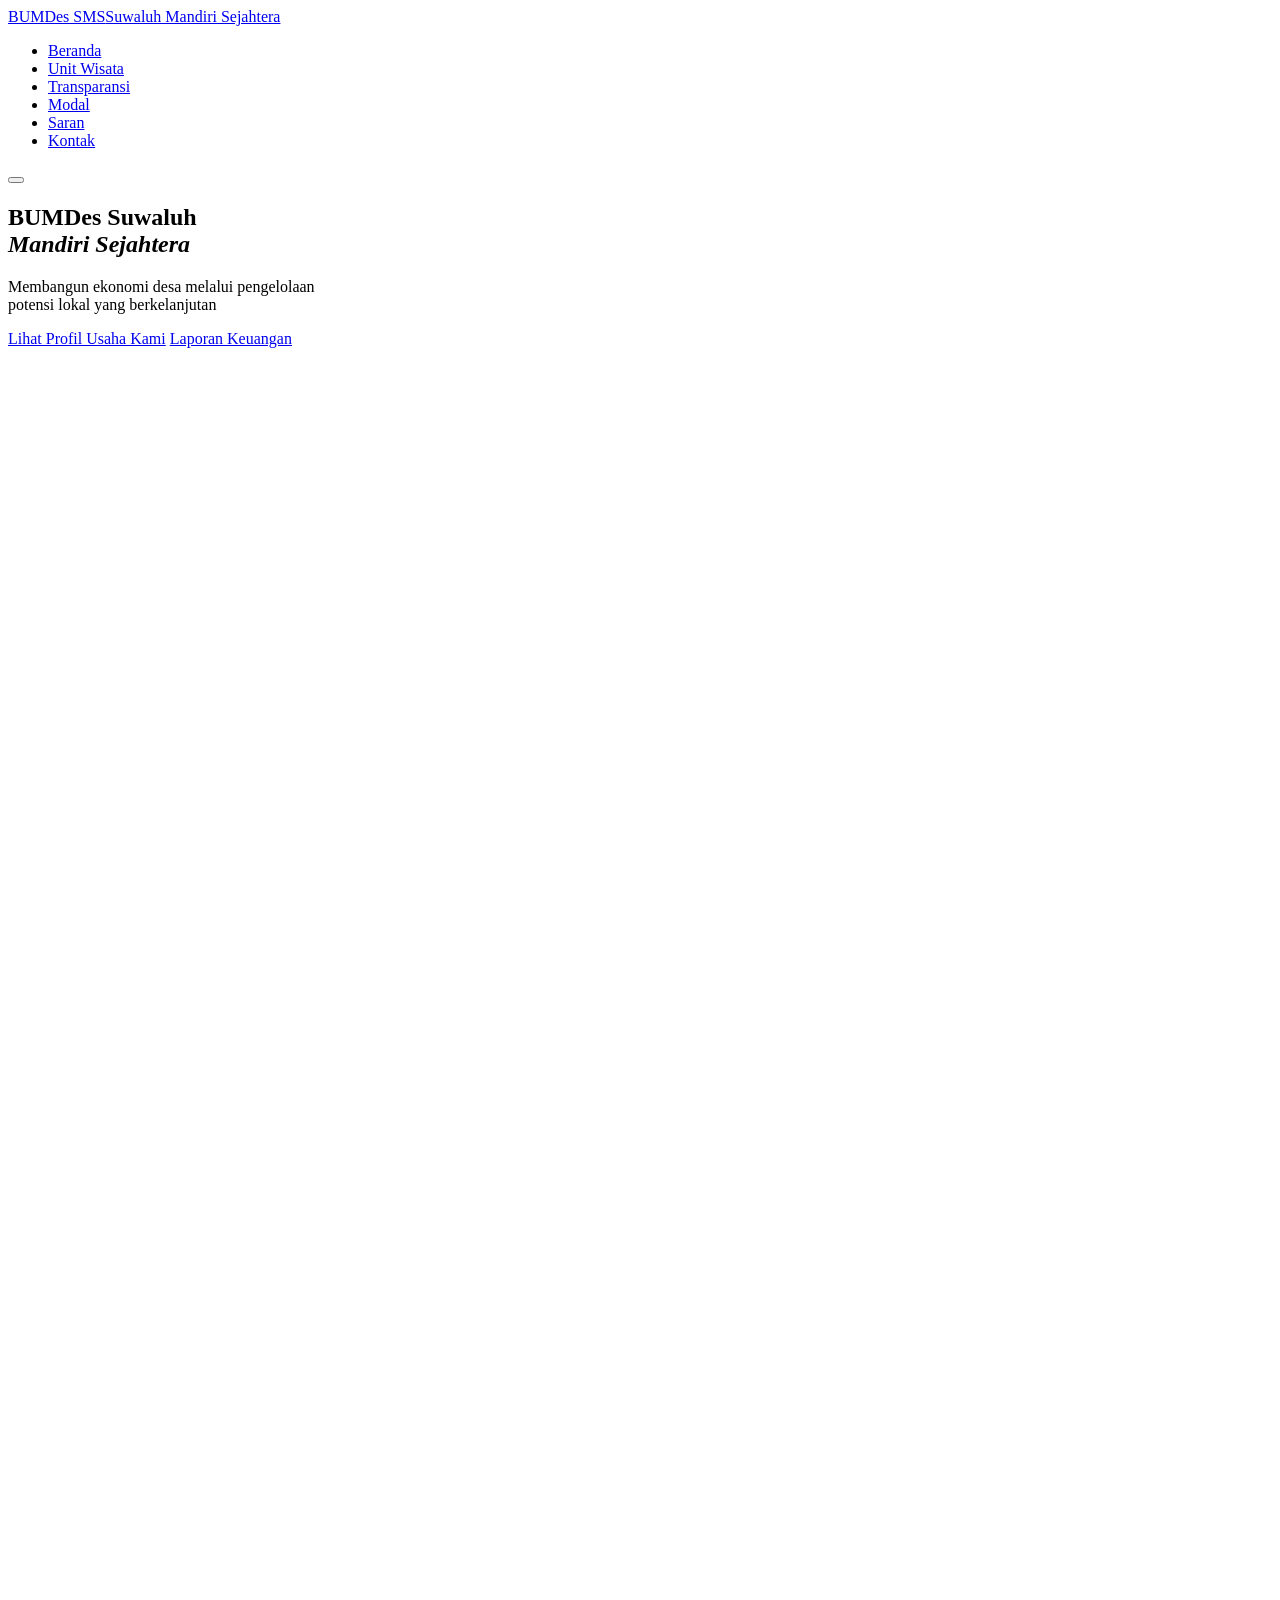
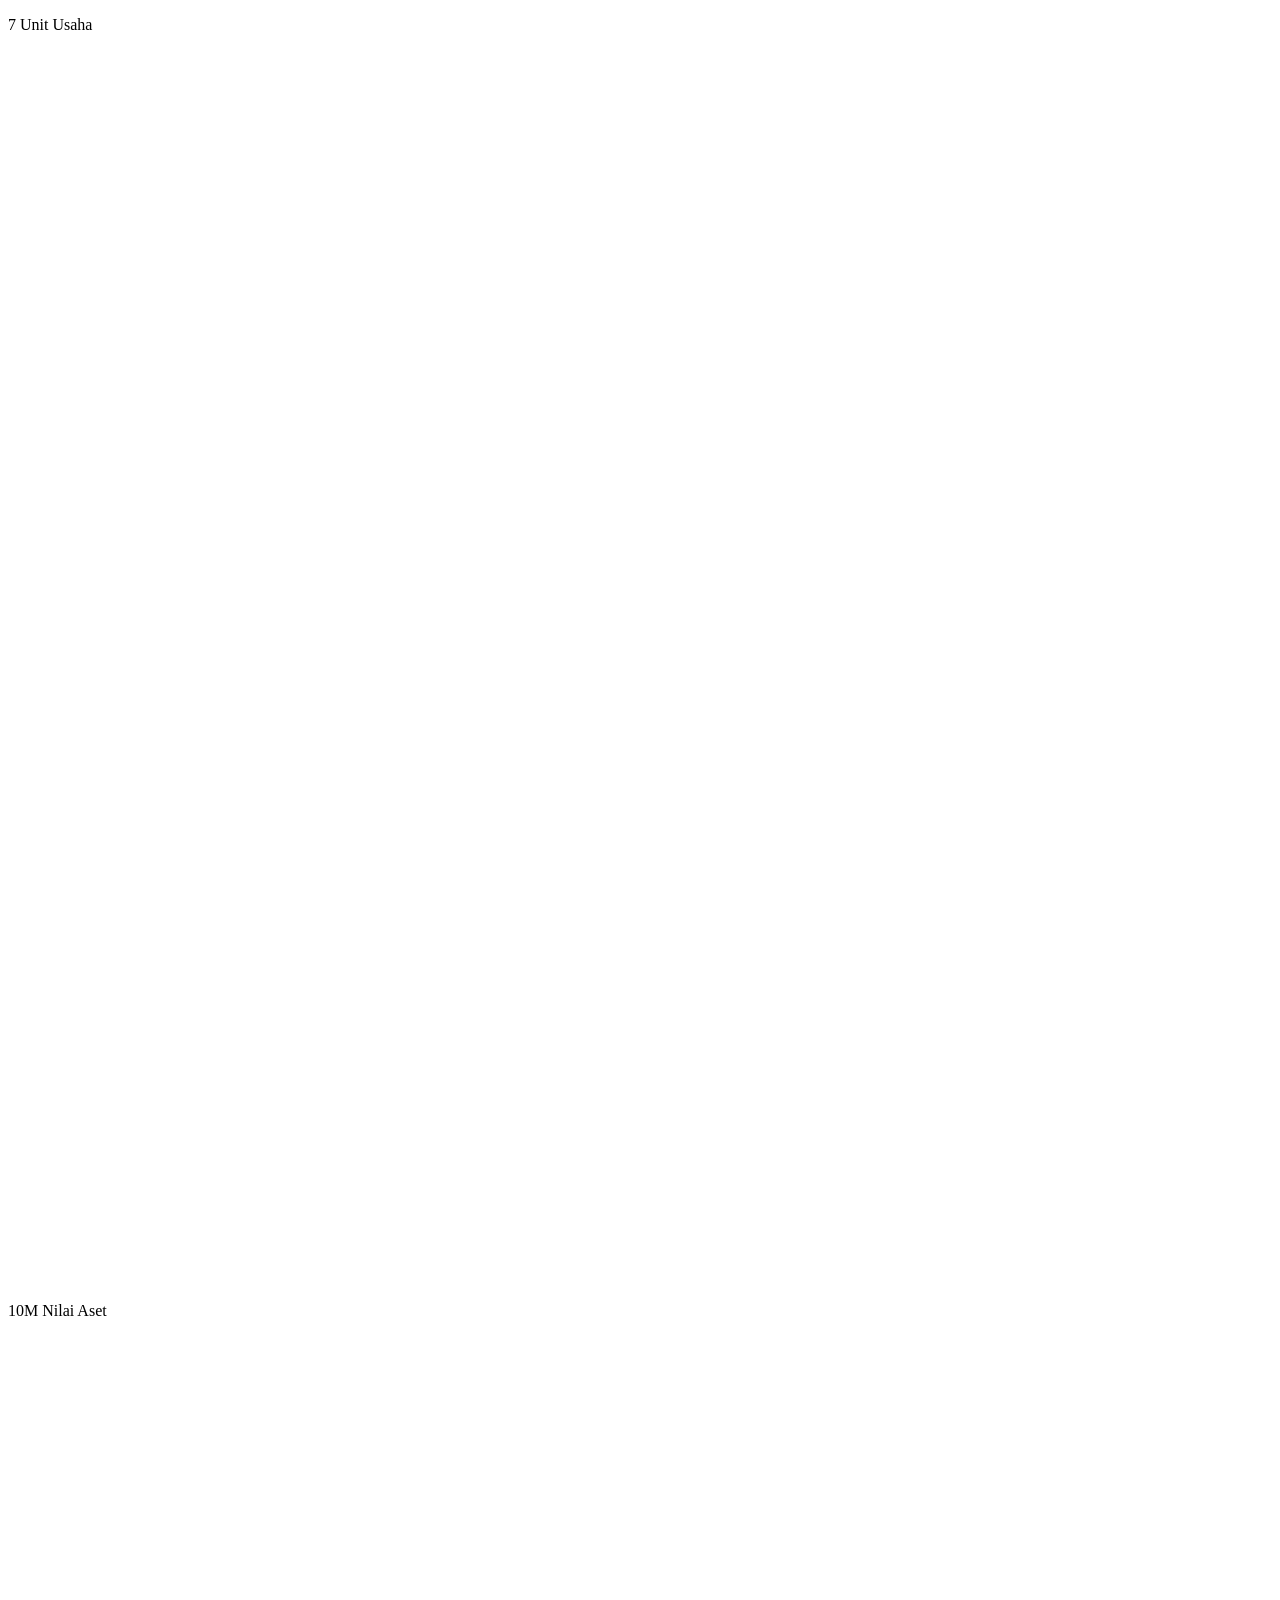
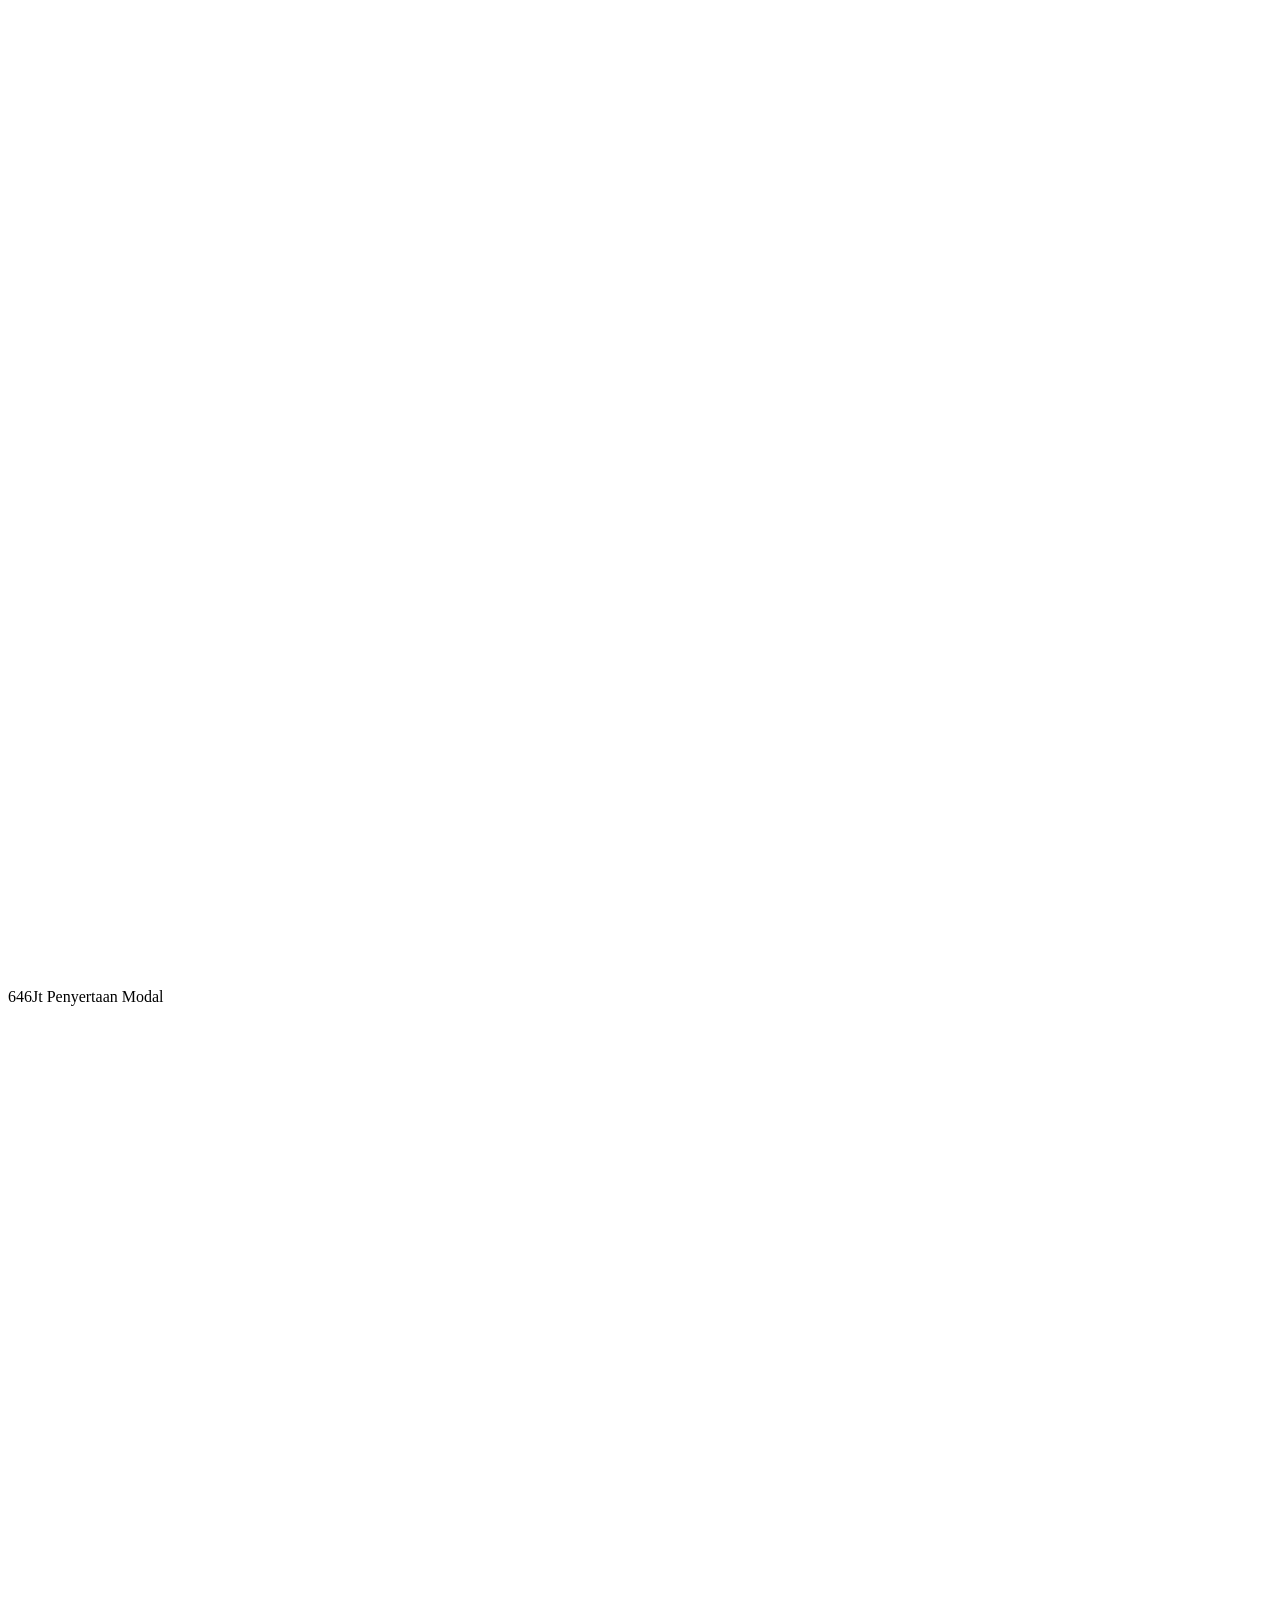
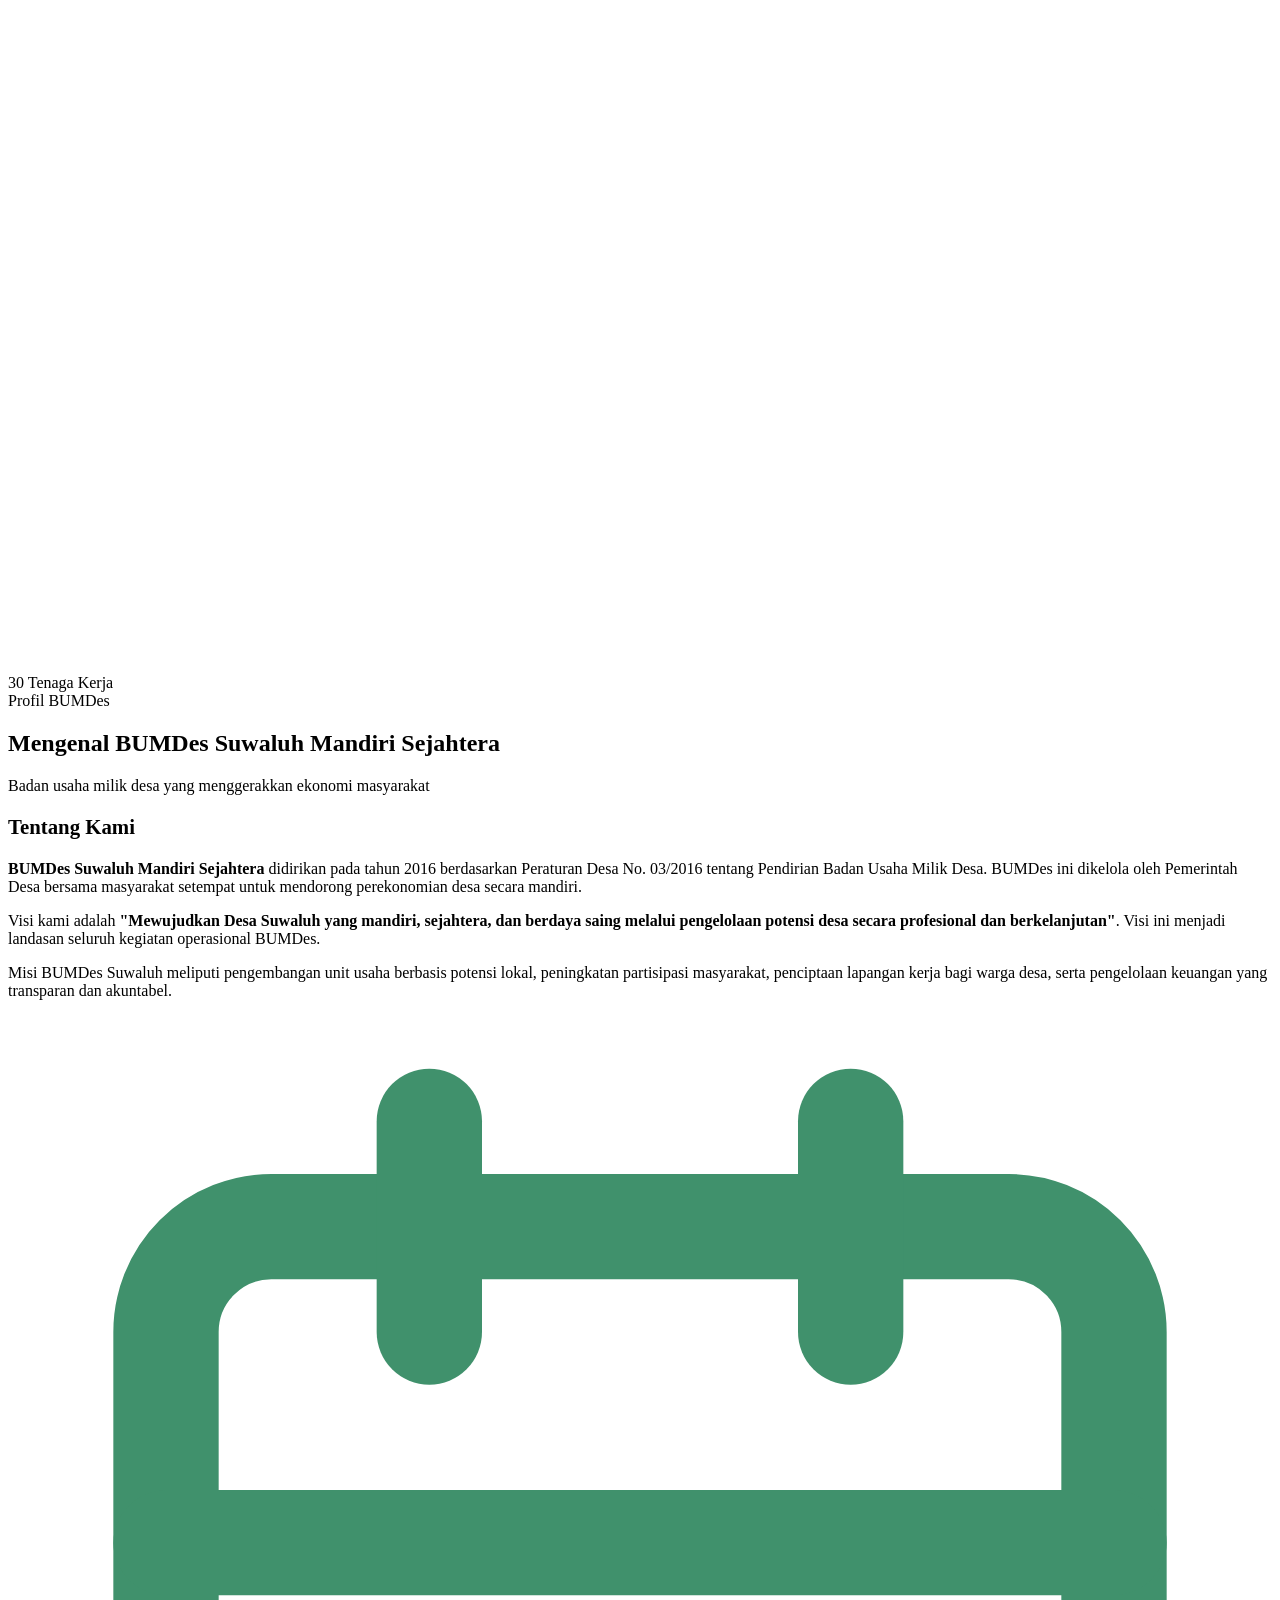
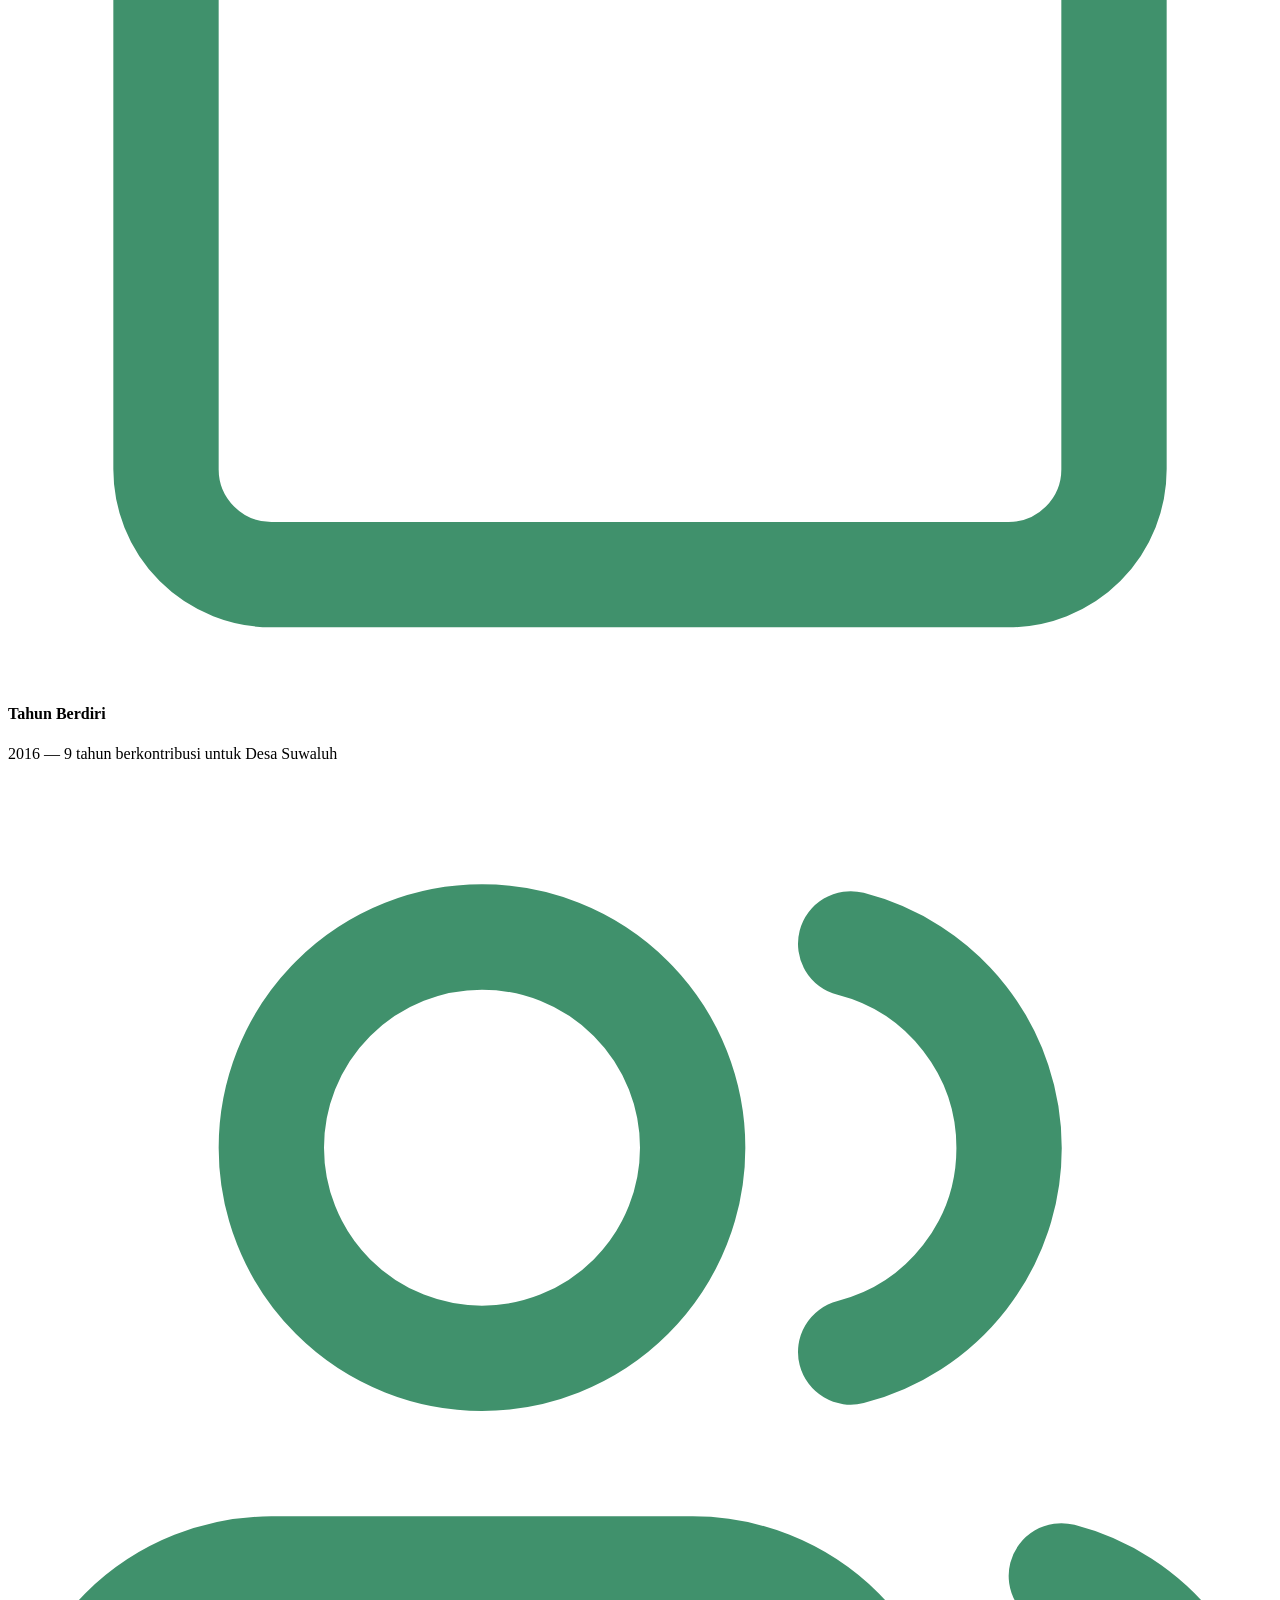
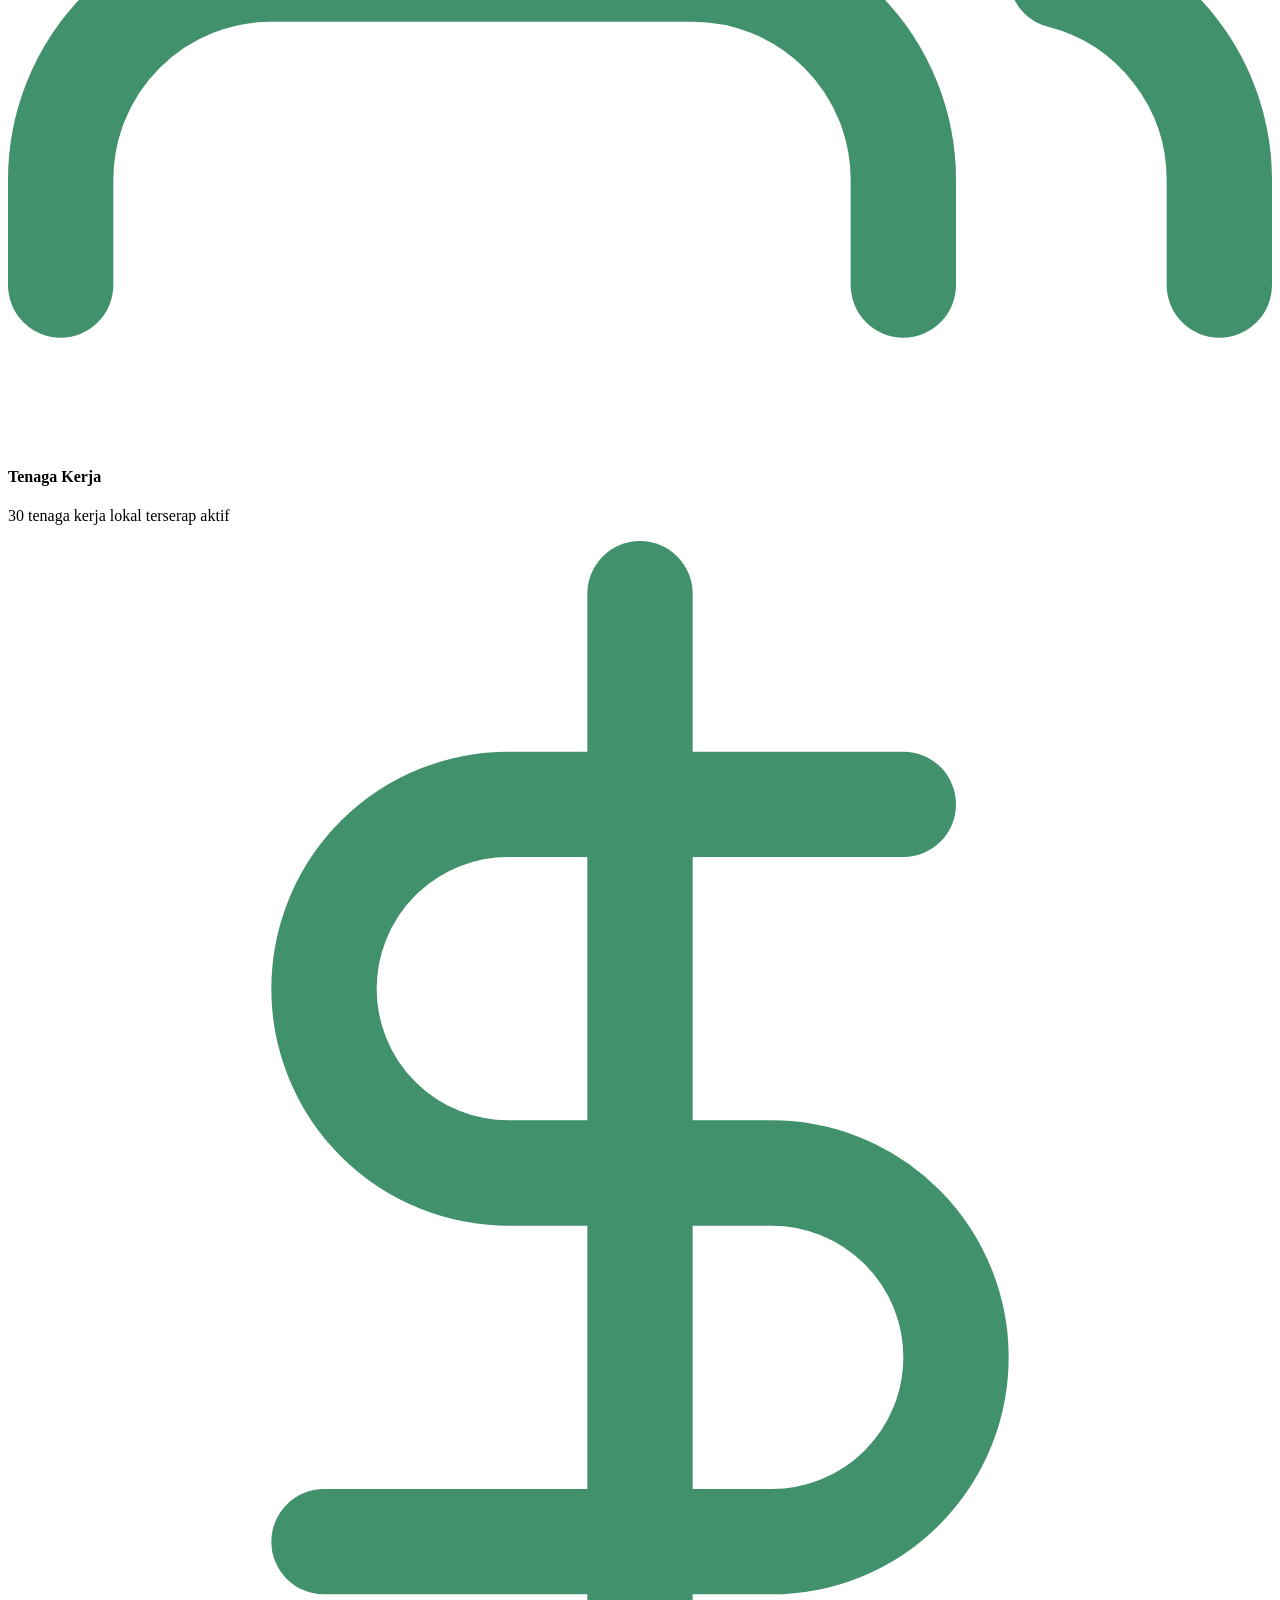
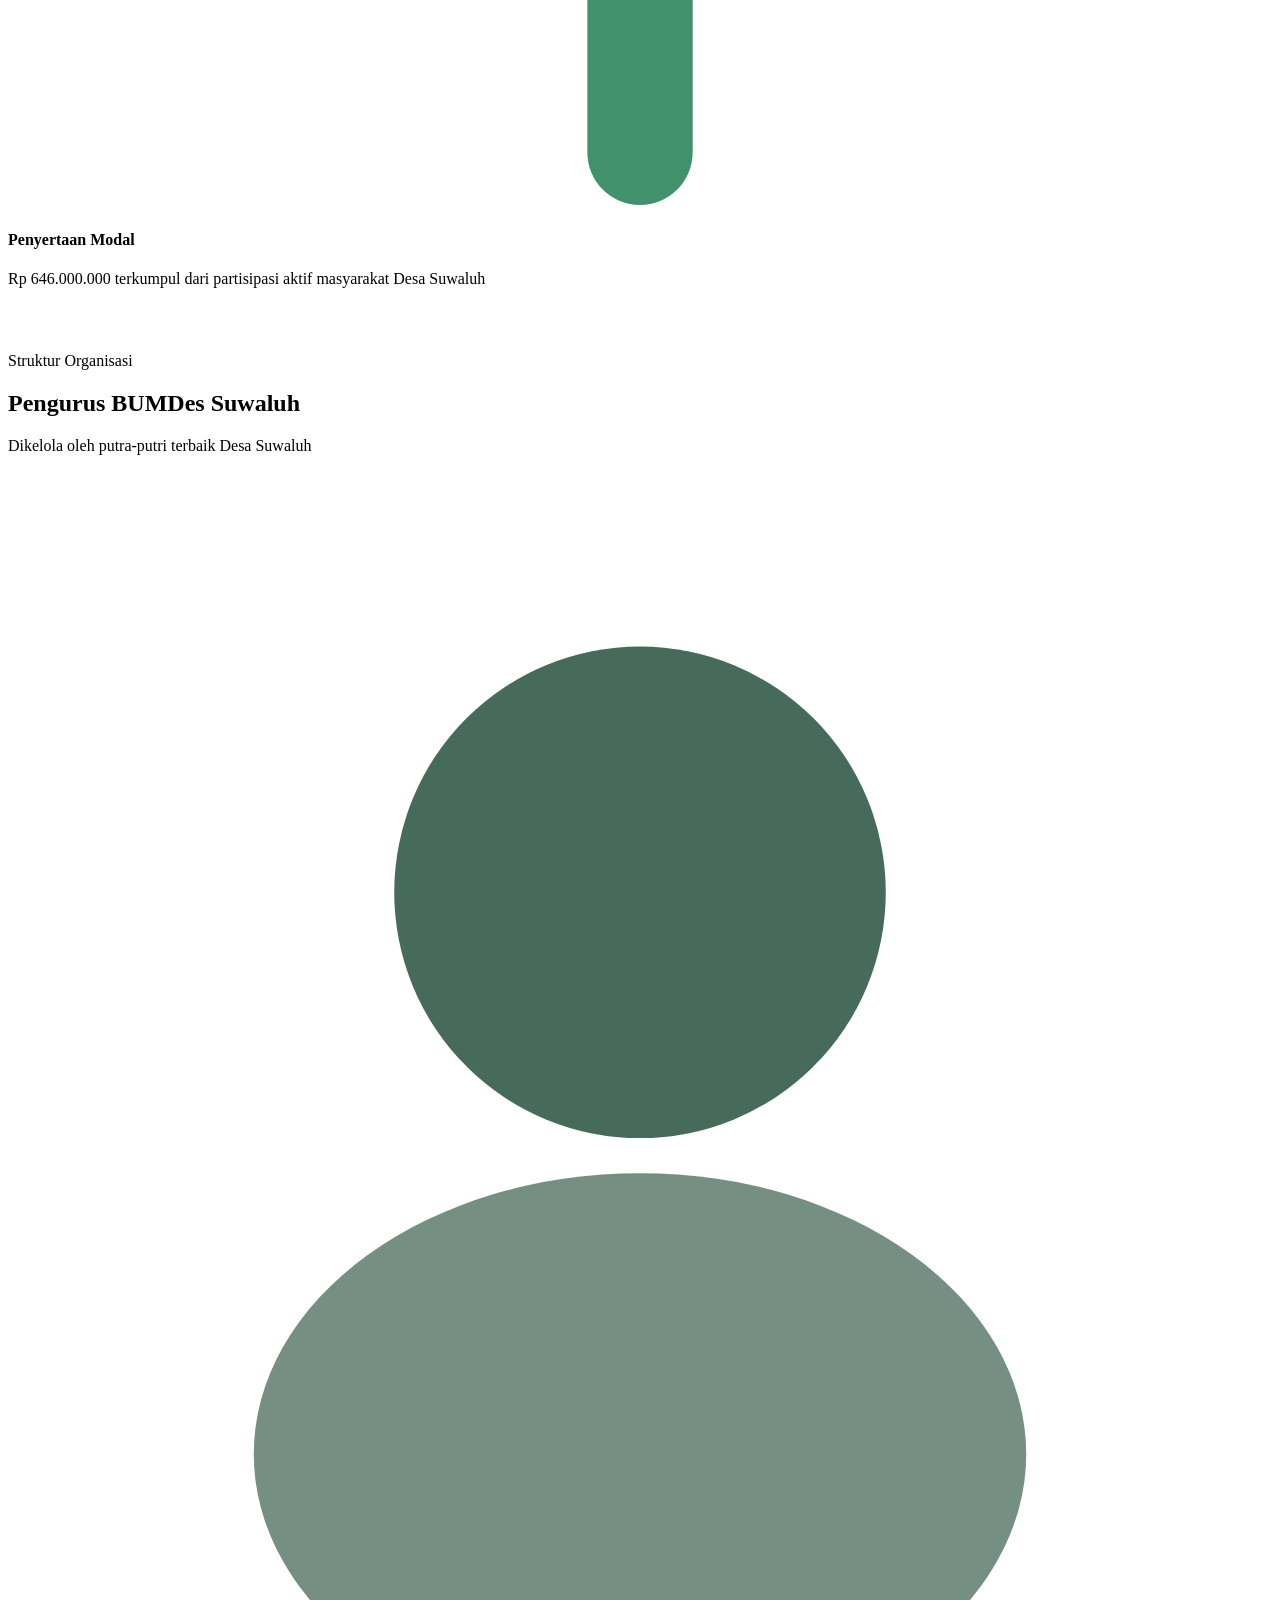
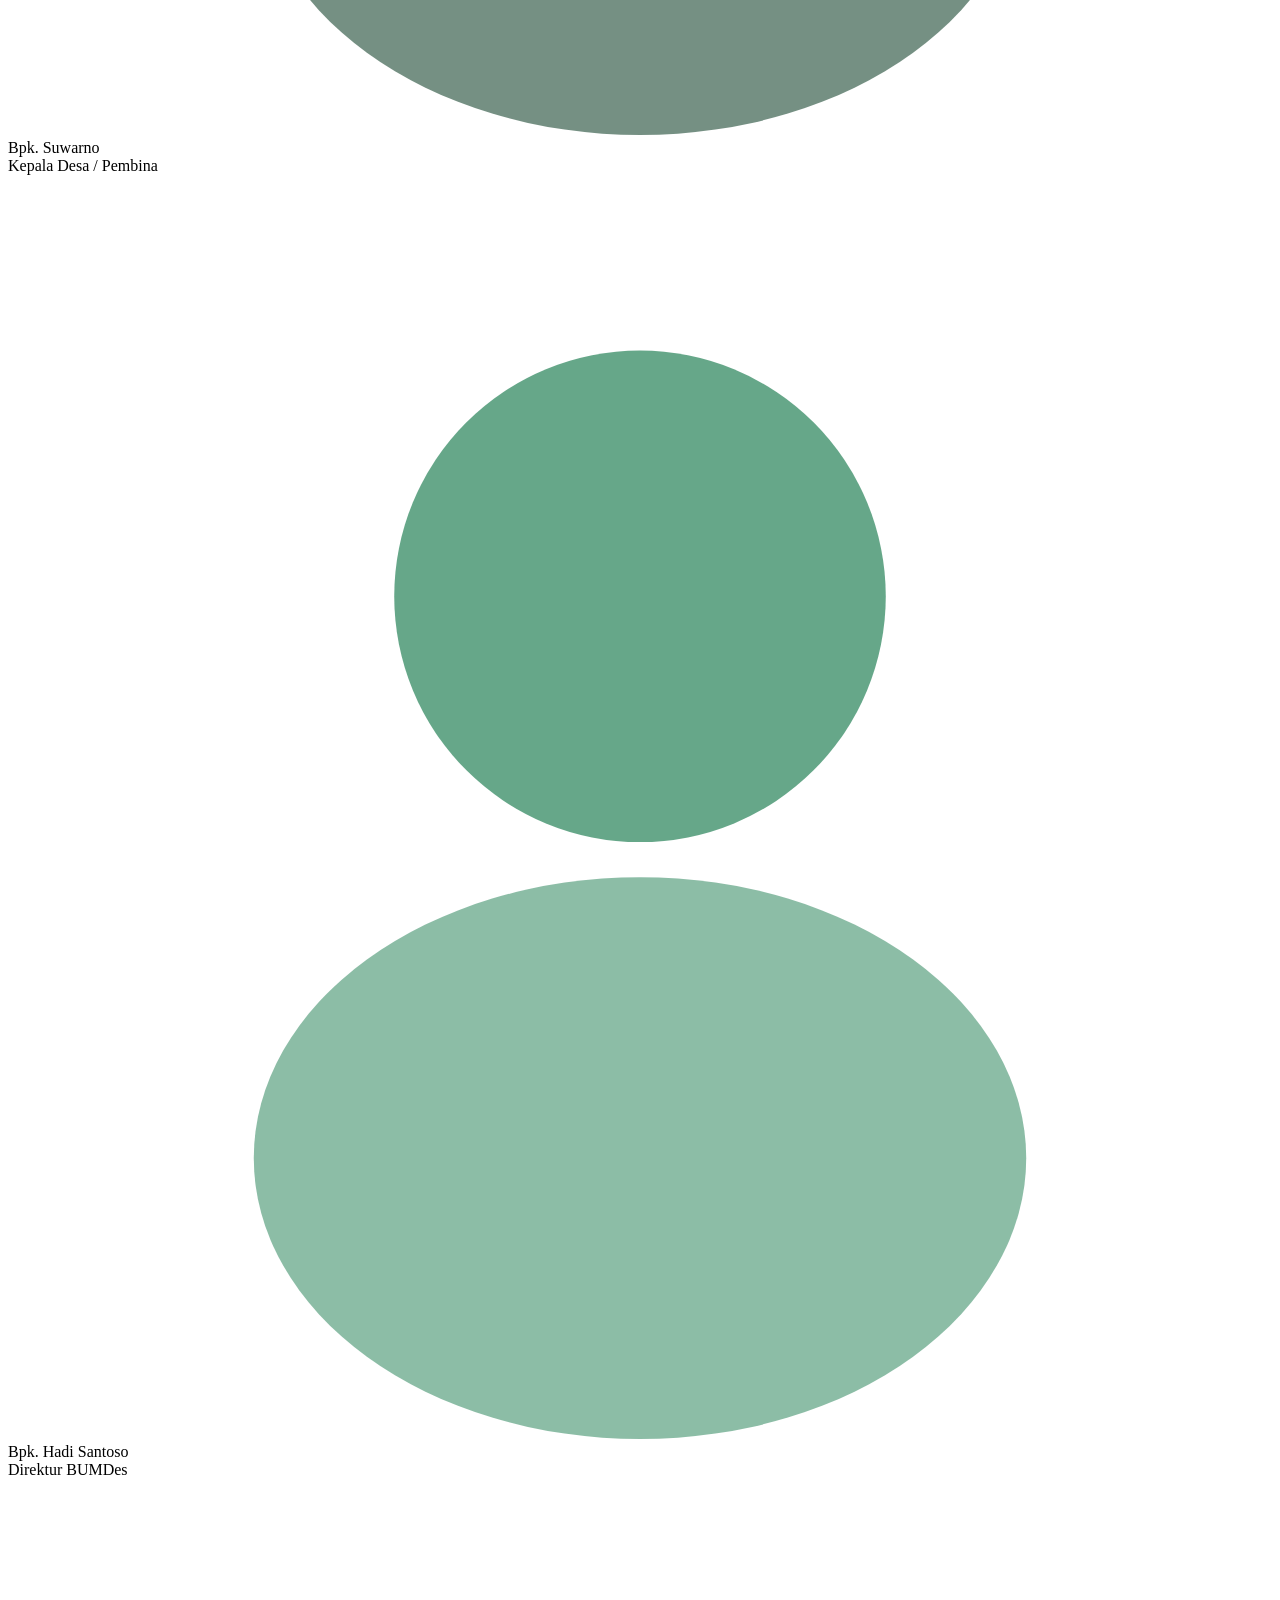
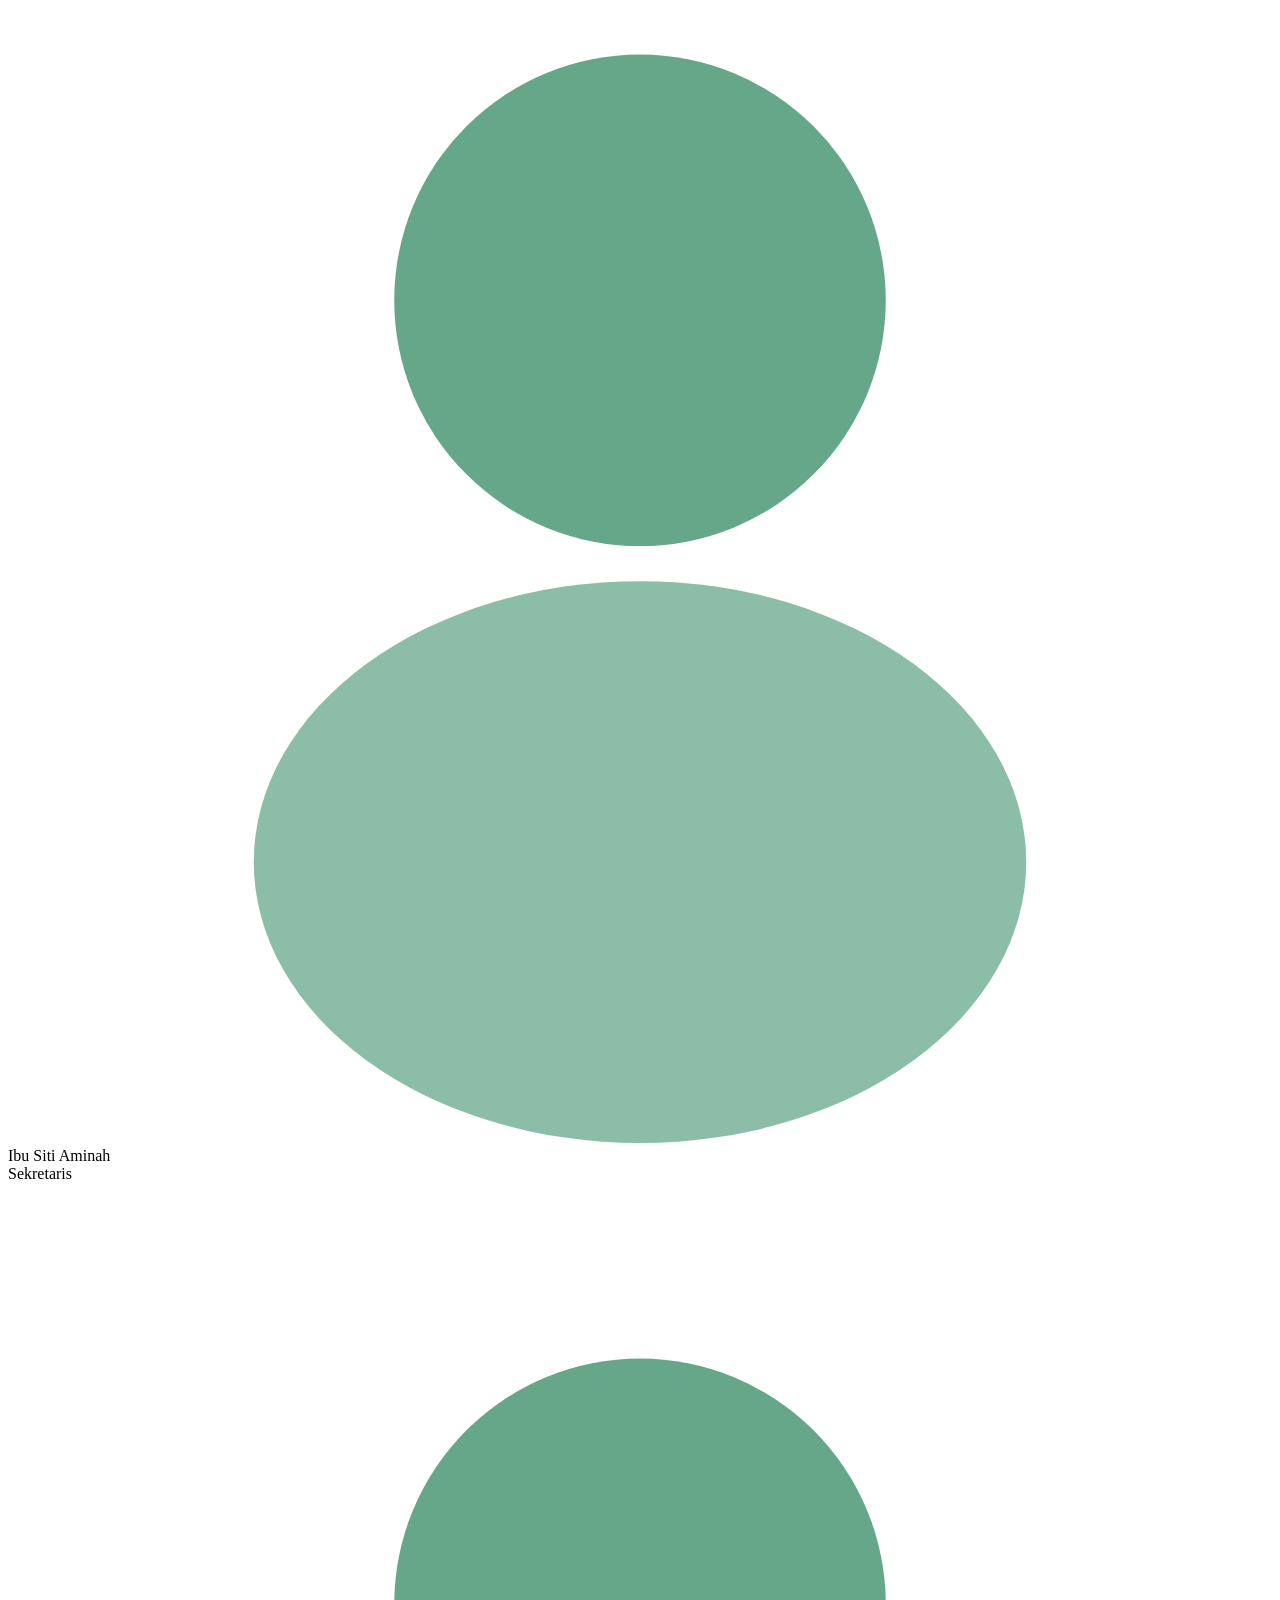
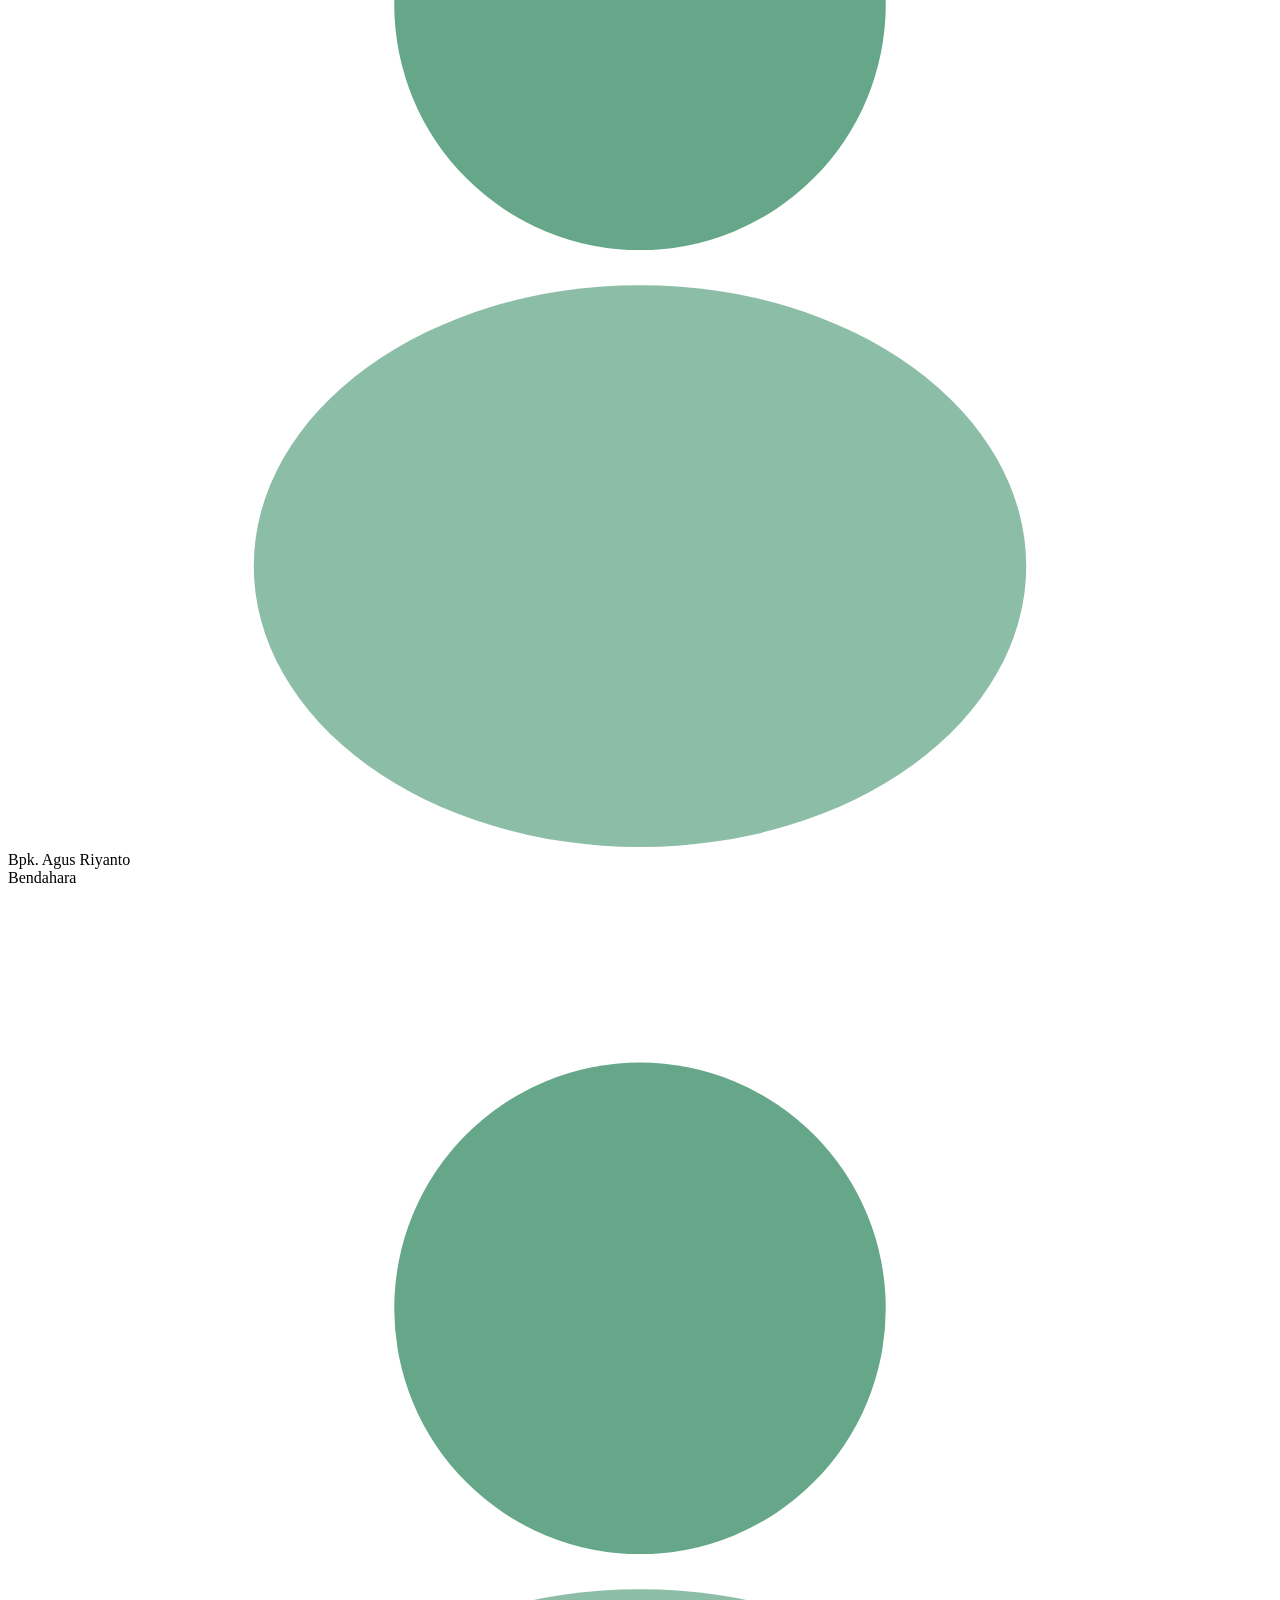
==== index.html @ b21a05ba "bumdessuwaluh" ====
<!DOCTYPE html>
<html lang="id">
<head>
  <meta charset="UTF-8" />
  <meta name="viewport" content="width=device-width, initial-scale=1.0" />
  <title>BUMDes Suwaluh Mandiri Sejahtera</title>
  <link href="https://fonts.googleapis.com/css2?family=Playfair+Display:wght@600;700&family=Plus+Jakarta+Sans:wght@300;400;500;600&display=swap" rel="stylesheet" />
  <link rel="stylesheet" href="style.css" />
  <style>
    .hero-content { text-align: left !important; max-width: 760px; margin-left: 0; margin-right: auto; }
    .hero-actions { justify-content: flex-start; }
    @media (max-width: 768px) { .hero-content { text-align: left !important; padding-left: 1.5rem; padding-right: 1.5rem; } }
  </style>
</head>
<body>

  <nav class="navbar" id="navbar">
    <div class="nav-container">
      <a class="nav-brand" href="index.html">
        <img class="brand-logo-img" src="https://blogger.googleusercontent.com/img/b/R29vZ2xl/[base64]/s1024/logo%20bumdes%20sms.png" alt="Logo BUMDes SMS" onerror="this.style.display='none';this.nextElementSibling.style.display='flex'" />
        <div class="brand-text-wrap">
          <span class="brand-name">BUMDes SMS</span>
          <span class="brand-sub">Suwaluh Mandiri Sejahtera</span>
        </div>
      </a>
      <ul class="nav-links" id="navLinks">
        <li><a href="index.html" class="nav-link active">Beranda</a></li>
        <li><a href="unit-wisata.html" class="nav-link">Unit Wisata</a></li>
        <li><a href="transparansi.html" class="nav-link">Transparansi</a></li>
        <li><a href="penyertaan-modal.html" class="nav-link">Modal</a></li>
        <li><a href="saran.html" class="nav-link">Saran</a></li>
        <li><a href="kontak.html" class="nav-link">Kontak</a></li>
      </ul>
      <button class="hamburger" id="hamburger" aria-label="Buka menu">
        <span></span><span></span><span></span>
      </button>
    </div>
  </nav>

  <section class="hero">
    <div class="hero-bg"></div>
    <div class="hero-overlay"></div>
    <div class="hero-content fade-up">
      <h1 class="hero-title">BUMDes Suwaluh<br><em>Mandiri Sejahtera</em></h1>
      <p class="hero-tagline">Membangun ekonomi desa melalui pengelolaan<br>potensi lokal yang berkelanjutan</p>
      <div class="hero-actions">
        <a href="#profil-lengkap" class="btn btn-primary">Lihat Profil Usaha Kami</a>
        <a href="transparansi.html" class="btn btn-outline">Laporan Keuangan</a>
      </div>
    </div>
    <div class="hero-stats">
      <!-- REVISED: realistic SVG icons -->
      <div class="stat-card fade-up">
        <div class="stat-icon-wrap">
          <svg viewBox="0 0 24 24" fill="none" stroke="white" stroke-width="2" stroke-linecap="round" stroke-linejoin="round">
            <rect x="2" y="7" width="20" height="14" rx="2"/><path d="M16 7V5a2 2 0 0 0-2-2h-4a2 2 0 0 0-2 2v2"/><line x1="12" y1="12" x2="12" y2="16"/><line x1="10" y1="14" x2="14" y2="14"/>
          </svg>
        </div>
        <span class="stat-number" data-target="7">0</span>
        <span class="stat-label">Unit Usaha</span>
      </div>
      <div class="stat-card fade-up">
        <div class="stat-icon-wrap">
          <svg viewBox="0 0 24 24" fill="none" stroke="white" stroke-width="2" stroke-linecap="round" stroke-linejoin="round">
            <circle cx="12" cy="12" r="10"/><path d="M12 6v6l4 2"/>
          </svg>
        </div>
        <span class="stat-number">10M</span>
        <span class="stat-label">Nilai Aset</span>
      </div>
      <div class="stat-card fade-up">
        <div class="stat-icon-wrap">
          <svg viewBox="0 0 24 24" fill="none" stroke="white" stroke-width="2" stroke-linecap="round" stroke-linejoin="round">
            <line x1="12" y1="1" x2="12" y2="23"/><path d="M17 5H9.5a3.5 3.5 0 0 0 0 7h5a3.5 3.5 0 0 1 0 7H6"/>
          </svg>
        </div>
        <span class="stat-number">646Jt</span>
        <span class="stat-label">Penyertaan Modal</span>
      </div>
      <div class="stat-card fade-up">
        <div class="stat-icon-wrap">
          <svg viewBox="0 0 24 24" fill="none" stroke="white" stroke-width="2" stroke-linecap="round" stroke-linejoin="round">
            <path d="M17 21v-2a4 4 0 0 0-4-4H5a4 4 0 0 0-4 4v2"/><circle cx="9" cy="7" r="4"/><path d="M23 21v-2a4 4 0 0 0-3-3.87"/><path d="M16 3.13a4 4 0 0 1 0 7.75"/>
          </svg>
        </div>
        <span class="stat-number" data-target="30">0</span>
        <span class="stat-label">Tenaga Kerja</span>
      </div>
    </div>
  </section>

  <!-- Profil Lengkap -->
  <section id="profil-lengkap" class="tentang section-pad">
    <div class="container">
      <div class="section-header fade-up">
        <span class="section-badge">Profil BUMDes</span>
        <h2 class="section-title">Mengenal BUMDes Suwaluh Mandiri Sejahtera</h2>
        <p class="section-desc">Badan usaha milik desa yang menggerakkan ekonomi masyarakat</p>
      </div>

      <div class="tentang-grid fade-up">
        <div class="tentang-text">
          <h3 class="sub-title" style="font-size: 1.3rem;">Tentang Kami</h3>
          <p><strong>BUMDes Suwaluh Mandiri Sejahtera</strong> didirikan pada tahun 2016 berdasarkan Peraturan Desa No. 03/2016 tentang Pendirian Badan Usaha Milik Desa. BUMDes ini dikelola oleh Pemerintah Desa bersama masyarakat setempat untuk mendorong perekonomian desa secara mandiri.</p>
          <p>Visi kami adalah <strong>"Mewujudkan Desa Suwaluh yang mandiri, sejahtera, dan berdaya saing melalui pengelolaan potensi desa secara profesional dan berkelanjutan"</strong>. Visi ini menjadi landasan seluruh kegiatan operasional BUMDes.</p>
          <p>Misi BUMDes Suwaluh meliputi pengembangan unit usaha berbasis potensi lokal, peningkatan partisipasi masyarakat, penciptaan lapangan kerja bagi warga desa, serta pengelolaan keuangan yang transparan dan akuntabel.</p>
        </div>
        <div class="tentang-visual">
          <!-- REVISED: realistic SVG icons for visual cards -->
          <div class="visual-card v1">
            <div class="vc-icon-wrap">
              <svg viewBox="0 0 24 24" fill="none" stroke="#40916c" stroke-width="2" stroke-linecap="round" stroke-linejoin="round">
                <rect x="3" y="4" width="18" height="18" rx="2" ry="2"/><line x1="16" y1="2" x2="16" y2="6"/><line x1="8" y1="2" x2="8" y2="6"/><line x1="3" y1="10" x2="21" y2="10"/>
              </svg>
            </div>
            <h4>Tahun Berdiri</h4>
            <p>2016 — 9 tahun berkontribusi untuk Desa Suwaluh</p>
          </div>
          <div class="visual-card v2">
            <div class="vc-icon-wrap">
              <svg viewBox="0 0 24 24" fill="none" stroke="#40916c" stroke-width="2" stroke-linecap="round" stroke-linejoin="round">
                <path d="M17 21v-2a4 4 0 0 0-4-4H5a4 4 0 0 0-4 4v2"/><circle cx="9" cy="7" r="4"/><path d="M23 21v-2a4 4 0 0 0-3-3.87"/><path d="M16 3.13a4 4 0 0 1 0 7.75"/>
              </svg>
            </div>
            <h4>Tenaga Kerja</h4>
            <p>30 tenaga kerja lokal terserap aktif</p>
          </div>
          <div class="visual-card v3">
            <div class="vc-icon-wrap">
              <svg viewBox="0 0 24 24" fill="none" stroke="#40916c" stroke-width="2" stroke-linecap="round" stroke-linejoin="round">
                <line x1="12" y1="1" x2="12" y2="23"/><path d="M17 5H9.5a3.5 3.5 0 0 0 0 7h5a3.5 3.5 0 0 1 0 7H6"/>
              </svg>
            </div>
            <div>
              <h4>Penyertaan Modal</h4>
              <p>Rp 646.000.000 terkumpul dari partisipasi aktif masyarakat Desa Suwaluh</p>
            </div>
          </div>
        </div>
      </div>

      <!-- Struktur Organisasi — REVISED: hierarki bagan -->
      <div style="margin-top: 4rem;">
        <div class="section-header fade-up">
          <span class="section-badge">Struktur Organisasi</span>
          <h2 class="section-title">Pengurus BUMDes Suwaluh</h2>
          <p class="section-desc">Dikelola oleh putra-putri terbaik Desa Suwaluh</p>
        </div>
        <!-- Org chart rendered by JS -->
        <div class="org-chart-wrap fade-up">
          <div class="org-chart" id="orgChart"></div>
        </div>
      </div>
    </div>
  </section>

  <!-- Unit Usaha Preview -->
  <section class="usaha section-pad bg-light">
    <div class="container">
      <div class="section-header fade-up">
        <span class="section-badge">Unit Usaha</span>
        <h2 class="section-title">Unit Usaha Kami</h2>
        <p class="section-desc">Berbagai layanan wisata dan usaha desa yang siap melayani Anda</p>
      </div>
      <div class="usaha-filter fade-up" id="usahaFilter">
        <button class="filter-btn active" data-cat="semua">Semua</button>
        <button class="filter-btn" data-cat="wisata">Wisata</button>
        <button class="filter-btn" data-cat="kuliner">Kuliner</button>
        <button class="filter-btn" data-cat="jasa">Jasa</button>
      </div>
      <div class="usaha-grid fade-up" id="usahaGrid"></div>
      <div style="text-align:center; margin-top:2rem">
        <a href="unit-wisata.html" class="btn btn-primary">Lihat Semua Unit Usaha</a>
      </div>
    </div>
  </section>

  <!-- Footer -->
  <footer class="footer">
    <div class="container">
      <div class="footer-grid">
        <div class="footer-brand">
          <img class="footer-logo-img" src="https://blogger.googleusercontent.com/img/b/R29vZ2xl/[base64]/s1024/logo%20bumdes%20sms.png" alt="BUMDes SMS" onerror="this.style.display='none'" />
          <h4>BUMDes Suwaluh Mandiri Sejahtera</h4>
          <p>Membangun ekonomi desa melalui pengelolaan potensi lokal yang berkelanjutan.</p>
        </div>
        <div class="footer-links"><h5>Menu Cepat</h5><ul><li><a href="index.html">Beranda</a></li><li><a href="unit-wisata.html">Unit Usaha</a></li><li><a href="transparansi.html">Transparansi</a></li><li><a href="penyertaan-modal.html">Penyertaan Modal</a></li></ul></div>
        <div class="footer-links"><h5>Layanan</h5><ul><li><a href="saran.html">Saran &amp; Masukan</a></li><li><a href="kontak.html">Kontak</a></li></ul></div>
        <div class="footer-kontak"><h5>Kontak</h5><p>📍 Desa Suwaluh, Sidoarjo</p><p>📞 0812-3456-7890</p><p>✉️ bumdes.suwaluh@gmail.com</p></div>
      </div>
      <div class="footer-bottom"><p>© 2025 BUMDes Suwaluh Mandiri Sejahtera. Hak cipta dilindungi.</p></div>
    </div>
  </footer>

  <div class="toast" id="toast"></div>
  <button class="back-to-top" id="backToTop" aria-label="Kembali ke atas">↑</button>

  <!-- Detail Modal -->
  <div class="modal-overlay" id="modalDetail">
    <div class="modal-card">
      <button class="modal-close" onclick="closeModal()">✕</button>
      <div id="modalContent"></div>
    </div>
  </div>

  <div class="secret-trigger" title="Admin Area (Klik 5x pada logo)">🔒</div>
  <div class="admin-login-overlay" id="adminLoginOverlay">
    <div class="admin-login-card"><h3>🔐 Admin Login</h3><input type="text" id="adminUsername" placeholder="Username" /><input type="password" id="adminPassword" placeholder="Password" /><button onclick="attemptLogin()">Masuk</button><div class="admin-login-error" id="adminLoginError">Username atau password salah!</div></div>
  </div>
  <div class="admin-panel-container" id="adminPanelContainer">
    <div class="admin-panel-header"><h3>🌿 Admin Panel BUMDes Suwaluh</h3><button class="close-admin-panel" onclick="hideAdminPanel()">✕</button></div>
    <div class="admin-panel-body">
      <div class="admin-tabs">
        <button class="admin-tab-btn active" data-tab="usaha" onclick="switchAdminTab('usaha')">🏢 Unit Usaha</button>
        <button class="admin-tab-btn" data-tab="reservasi" onclick="switchAdminTab('reservasi')">📋 Reservasi</button>
        <button class="admin-tab-btn" data-tab="investor" onclick="switchAdminTab('investor')">💰 Investor</button>
        <button class="admin-tab-btn" data-tab="modal-pending" onclick="switchAdminTab('modal-pending')">⏳ Pembelian Modal</button>
        <button class="admin-tab-btn" data-tab="berita" onclick="switchAdminTab('berita')">📰 Berita</button>
        <button class="admin-tab-btn" data-tab="saran" onclick="switchAdminTab('saran')">💬 Saran</button>
        <button class="admin-tab-btn" data-tab="organisasi" onclick="switchAdminTab('organisasi')">👥 Organisasi</button>
        <button class="admin-tab-btn" data-tab="laporan-upload" onclick="switchAdminTab('laporan-upload')">📁 Upload Laporan</button>
        <button class="admin-tab-btn" data-tab="logout" onclick="logoutAdmin()" style="background:#fee2e2;color:#e76f51;">🚪 Logout</button>
      </div>
      <!-- Tab Unit Usaha -->
      <div class="admin-tab-content active" id="admin-tab-usaha">
        <button class="admin-btn-add" onclick="openAdminUsahaForm()">+ Tambah Unit Usaha</button>
        <div style="overflow-x: auto;"><table class="admin-table"><thead><tr><th>ID</th><th>Nama</th><th>Kategori</th><th>Harga</th><th>Aksi</th></tr></thead><tbody id="adminUsahaTableBody"></tbody></table></div>
        <div class="admin-form hidden" id="adminUsahaForm">
          <h4 style="margin-bottom:1rem">Form Unit Usaha</h4>
          <input type="hidden" id="adminEditUsahaId" />
          <div class="admin-form-row">
            <div class="admin-form-group"><label>Nama Usaha</label><input type="text" id="adminNamaUsaha" /></div>
            <div class="admin-form-group"><label>Kategori</label><select id="adminKategoriUsaha"><option value="wisata">Wisata</option><option value="kuliner">Kuliner</option><option value="jasa">Jasa</option></select></div>
            <div class="admin-form-group"><label>Harga</label><input type="text" id="adminHargaUsaha" /></div>
            <div class="admin-form-group"><label>Jam Operasional</label><input type="text" id="adminJadwalUsaha" /></div>
            <div class="admin-form-group"><label>Icon (Emoji)</label><input type="text" id="adminIconUsaha" placeholder="🏊" /></div>
            <div class="admin-form-group"><label>URL Gambar</label><input type="text" id="adminGambarUsaha" placeholder="https://..." /></div>
          </div>
          <div class="admin-form-group"><label>Deskripsi</label><textarea id="adminDeskripsiUsaha" rows="2"></textarea></div>
          <div style="display:flex;gap:.5rem;margin-top:1rem">
            <button class="admin-btn-add" onclick="saveAdminUsaha()">Simpan</button>
            <button class="admin-btn-delete" onclick="closeAdminUsahaForm()">Batal</button>
          </div>
        </div>
      </div>
      <!-- Tab Reservasi (validasi) -->
      <div class="admin-tab-content" id="admin-tab-reservasi">
        <h4 style="margin-bottom:1rem;color:var(--green-dark)">📋 Daftar Reservasi Masuk</h4>
        <div style="overflow-x: auto;"><table class="admin-table"><thead><tr><th>No</th><th>Nama</th><th>Wisata</th><th>Tgl Kunjungan</th><th>Tiket</th><th>Bukti</th><th>Status</th><th>Aksi</th></tr></thead><tbody id="adminReservasiTableBody"></tbody></table></div>
      </div>
      <!-- Tab Investor -->
      <div class="admin-tab-content" id="admin-tab-investor">
        <button class="admin-btn-add" onclick="openAdminInvestorForm()">+ Tambah Investor</button>
        <div style="overflow-x: auto;"><table class="admin-table"><thead><tr><th>ID</th><th>Nama</th><th>Alamat</th><th>Nominal</th><th>Aksi</th></tr></thead><tbody id="adminInvestorTableBody"></tbody></table></div>
        <div class="admin-form hidden" id="adminInvestorForm">
          <h4 style="margin-bottom:1rem">Form Investor</h4>
          <input type="hidden" id="adminEditInvestorId" />
          <div class="admin-form-row">
            <div class="admin-form-group"><label>Nama Lengkap</label><input type="text" id="adminNamaInvestor" /></div>
            <div class="admin-form-group"><label>Alamat</label><input type="text" id="adminAlamatInvestor" /></div>
            <div class="admin-form-group"><label>Nominal (Rp)</label><input type="number" id="adminNominalInvestor" /></div>
            <div class="admin-form-group"><label>Tanggal</label><input type="date" id="adminTanggalInvestor" /></div>
          </div>
          <div style="display:flex;gap:.5rem;margin-top:1rem">
            <button class="admin-btn-add" onclick="saveAdminInvestor()">Simpan</button>
            <button class="admin-btn-delete" onclick="closeAdminInvestorForm()">Batal</button>
          </div>
        </div>
      </div>
      <!-- Tab Pembelian Modal Pending -->
      <div class="admin-tab-content" id="admin-tab-modal-pending">
        <h4 style="margin-bottom:1rem;color:var(--green-dark)">⏳ Permintaan Pembelian Saham / Modal</h4>
        <p style="font-size:.85rem;color:var(--gray-500);margin-bottom:1rem">Setelah divalidasi, data akan otomatis masuk ke daftar investor.</p>
        <div style="overflow-x: auto;"><table class="admin-table"><thead><tr><th>No</th><th>Nama</th><th>Alamat</th><th>Telepon</th><th>Lembar</th><th>Total</th><th>Bukti</th><th>Status</th><th>Aksi</th></tr></thead><tbody id="adminModalPendingTableBody"></tbody></table></div>
      </div>
      <!-- Tab Berita -->
      <div class="admin-tab-content" id="admin-tab-berita">
        <button class="admin-btn-add" onclick="openAdminBeritaForm()">+ Tambah Berita</button>
        <div style="overflow-x: auto;"><table class="admin-table"><thead><tr><th>ID</th><th>Judul</th><th>Kategori</th><th>Tanggal</th><th>Aksi</th></tr></thead><tbody id="adminBeritaTableBody"></tbody></table></div>
        <div class="admin-form hidden" id="adminBeritaForm">
          <h4 style="margin-bottom:1rem">Form Berita</h4>
          <input type="hidden" id="adminEditBeritaId" />
          <div class="admin-form-row">
            <div class="admin-form-group"><label>Judul Berita</label><input type="text" id="adminJudulBerita" /></div>
            <div class="admin-form-group"><label>Kategori</label><select id="adminKategoriBerita"><option value="wisata">Wisata</option><option value="kegiatan">Kegiatan</option><option value="pengumuman">Pengumuman</option></select></div>
            <div class="admin-form-group"><label>Tanggal</label><input type="text" id="adminTanggalBerita" placeholder="15 April 2025" /></div>
            <div class="admin-form-group"><label>Icon</label><input type="text" id="adminIconBerita" placeholder="🎉" /></div>
          </div>
          <div class="admin-form-group"><label>Deskripsi</label><textarea id="adminDeskripsiBerita" rows="2"></textarea></div>
          <div style="display:flex;gap:.5rem;margin-top:1rem">
            <button class="admin-btn-add" onclick="saveAdminBerita()">Simpan</button>
            <button class="admin-btn-delete" onclick="closeAdminBeritaForm()">Batal</button>
          </div>
        </div>
      </div>
      <!-- Tab Saran -->
      <div class="admin-tab-content" id="admin-tab-saran">
        <div style="overflow-x: auto;"><table class="admin-table"><thead><tr><th>ID</th><th>Nama</th><th>Pesan</th><th>Rating</th><th>Aksi</th></tr></thead><tbody id="adminSaranTableBody"></tbody></table></div>
      </div>
      <!-- Tab Organisasi -->
      <div class="admin-tab-content" id="admin-tab-organisasi">
        <button class="admin-btn-add" onclick="openAdminOrganisasiForm()">+ Tambah Pengurus</button>
        <div style="overflow-x: auto;"><table class="admin-table"><thead><tr><th>No</th><th>Nama</th><th>Jabatan</th><th>Aksi</th></tr></thead><tbody id="adminOrganisasiTableBody"></tbody></table></div>
        <div class="admin-form hidden" id="adminOrganisasiForm">
          <h4 style="margin-bottom:1rem">Form Pengurus</h4>
          <input type="hidden" id="adminEditOrganisasiId" />
          <div class="admin-form-row">
            <div class="admin-form-group"><label>Nama Lengkap</label><input type="text" id="adminNamaOrganisasi" /></div>
            <div class="admin-form-group"><label>Jabatan</label><input type="text" id="adminJabatanOrganisasi" /></div>
            <div class="admin-form-group"><label>Icon (Emoji)</label><input type="text" id="adminIconOrganisasi" placeholder="👑" /></div>
            <div class="admin-form-group"><label>Urutan</label><input type="number" id="adminUrutanOrganisasi" min="1" /></div>
          </div>
          <div style="display:flex;gap:.5rem;margin-top:1rem">
            <button class="admin-btn-add" onclick="saveAdminOrganisasi()">Simpan</button>
            <button class="admin-btn-delete" onclick="closeAdminOrganisasiForm()">Batal</button>
          </div>
        </div>
      </div>
      <!-- Tab Upload Laporan Keuangan -->
            <div class="admin-tab-content" id="admin-tab-laporan-upload">
        <h4 style="margin-bottom:.5rem;color:var(--green-dark)">📁 Kelola Laporan Keuangan</h4>
        <p style="font-size:.82rem;color:var(--gray-500);margin-bottom:1rem">Tambahkan laporan dengan link Google Drive. Pastikan file sudah di-share <strong>"Anyone with the link can view"</strong>.</p>
        <details style="margin-bottom:1rem;background:var(--green-pale);border-radius:8px;padding:.8rem 1rem;font-size:.82rem">
          <summary style="font-weight:600;color:var(--green-dark);cursor:pointer">📖 Cara mendapatkan link Google Drive</summary>
          <ol style="margin-top:.6rem;padding-left:1.2rem;color:var(--gray-700);line-height:1.8">
            <li>Upload file PDF ke <a href="https://drive.google.com" target="_blank" style="color:var(--green-main)">Google Drive</a></li>
            <li>Klik kanan file → <strong>Share</strong> (Bagikan)</li>
            <li>Ubah akses ke <strong>"Anyone with the link"</strong></li>
            <li>Klik <strong>Copy link</strong> → paste di kolom di bawah</li>
          </ol>
        </details>
        <div id="adminLaporanUploadList"></div>
        <div class="admin-form" style="margin-top:1rem">
          <div class="admin-form-row">
            <div class="admin-form-group"><label>Nama Laporan</label><input type="text" id="adminLaporanNama" placeholder="cth: Laporan Laba Rugi 2025" /></div>
            <div class="admin-form-group"><label>Tahun</label><select id="adminLaporanTahun"><option value="2025">2025</option><option value="2024">2024</option><option value="2023">2023</option><option value="2022">2022</option><option value="2021">2021</option></select></div>
            <div class="admin-form-group"><label>Jenis Laporan</label><select id="adminLaporanJenis"><option>Laba Rugi</option><option>Neraca</option><option>Arus Kas</option><option>Perubahan Ekuitas</option><option>Catatan Atas Laporan</option></select></div>
          </div>
          <div class="admin-form-group">
            <label>🔗 Link Google Drive (PDF)</label>
            <input type="url" id="adminLaporanDriveLink" placeholder="https://drive.google.com/file/d/xxxx/view?usp=sharing" oninput="onDriveLinkChange(this)" style="font-size:.85rem" />
            <div id="adminDriveLinkInfo" style="margin-top:.35rem"></div>
          </div>
          <button class="admin-btn-add" onclick="saveAdminLaporan()">💾 Simpan Laporan</button>
        </div>
      </div>
    </div>
  </div>

  <script src="script.js"></script>
</body>
</html>
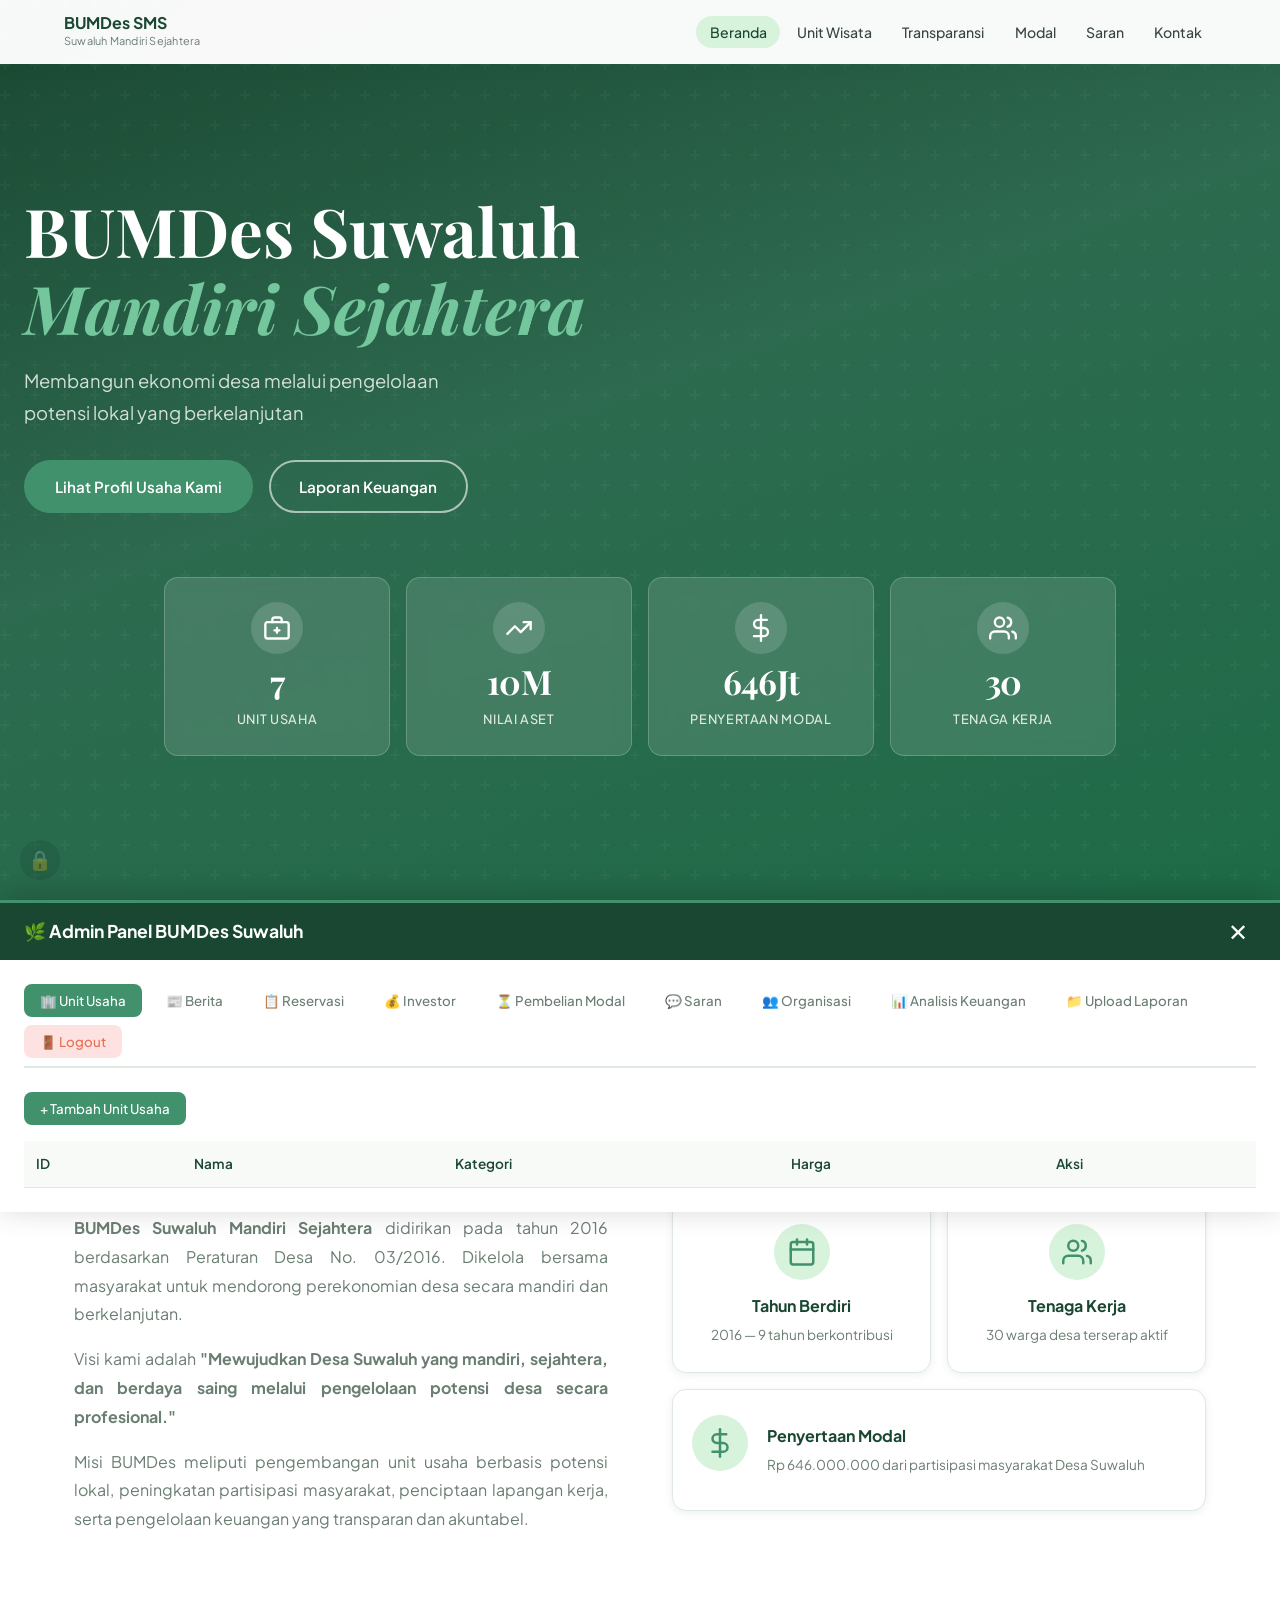
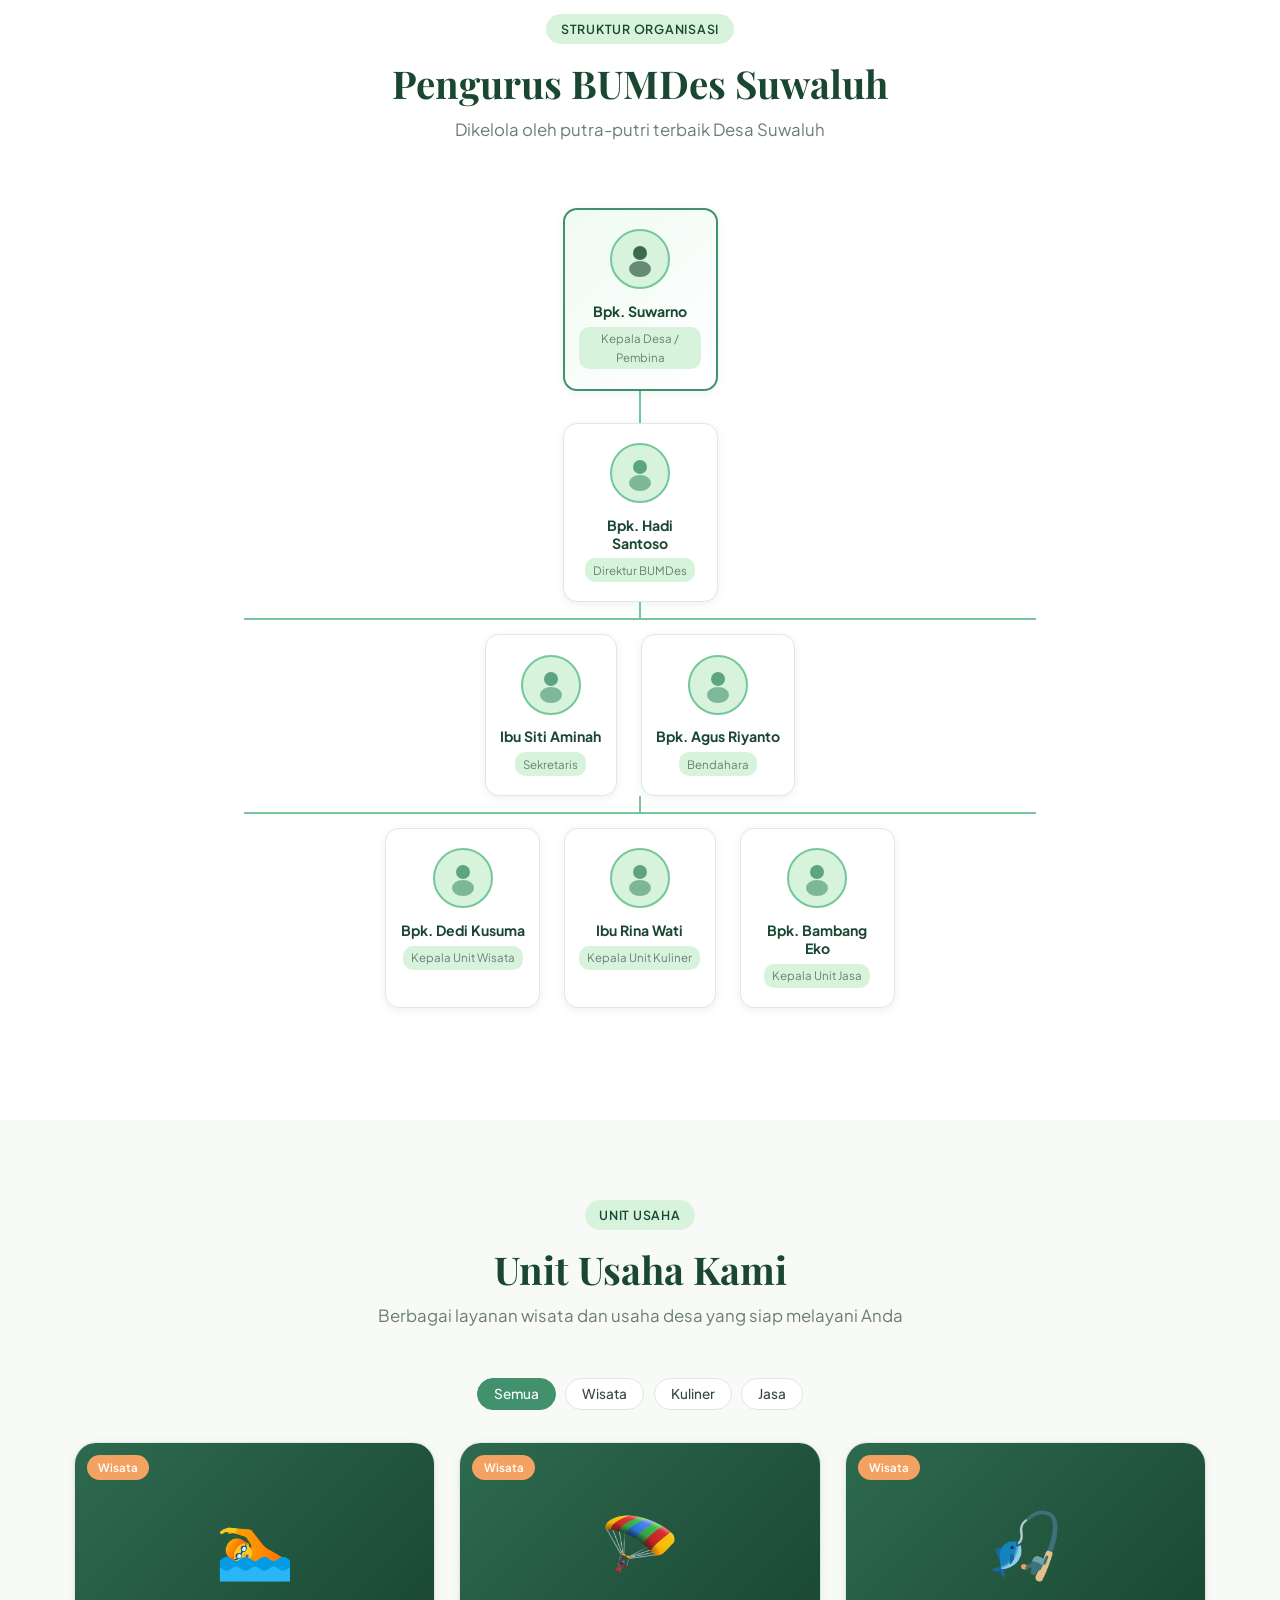
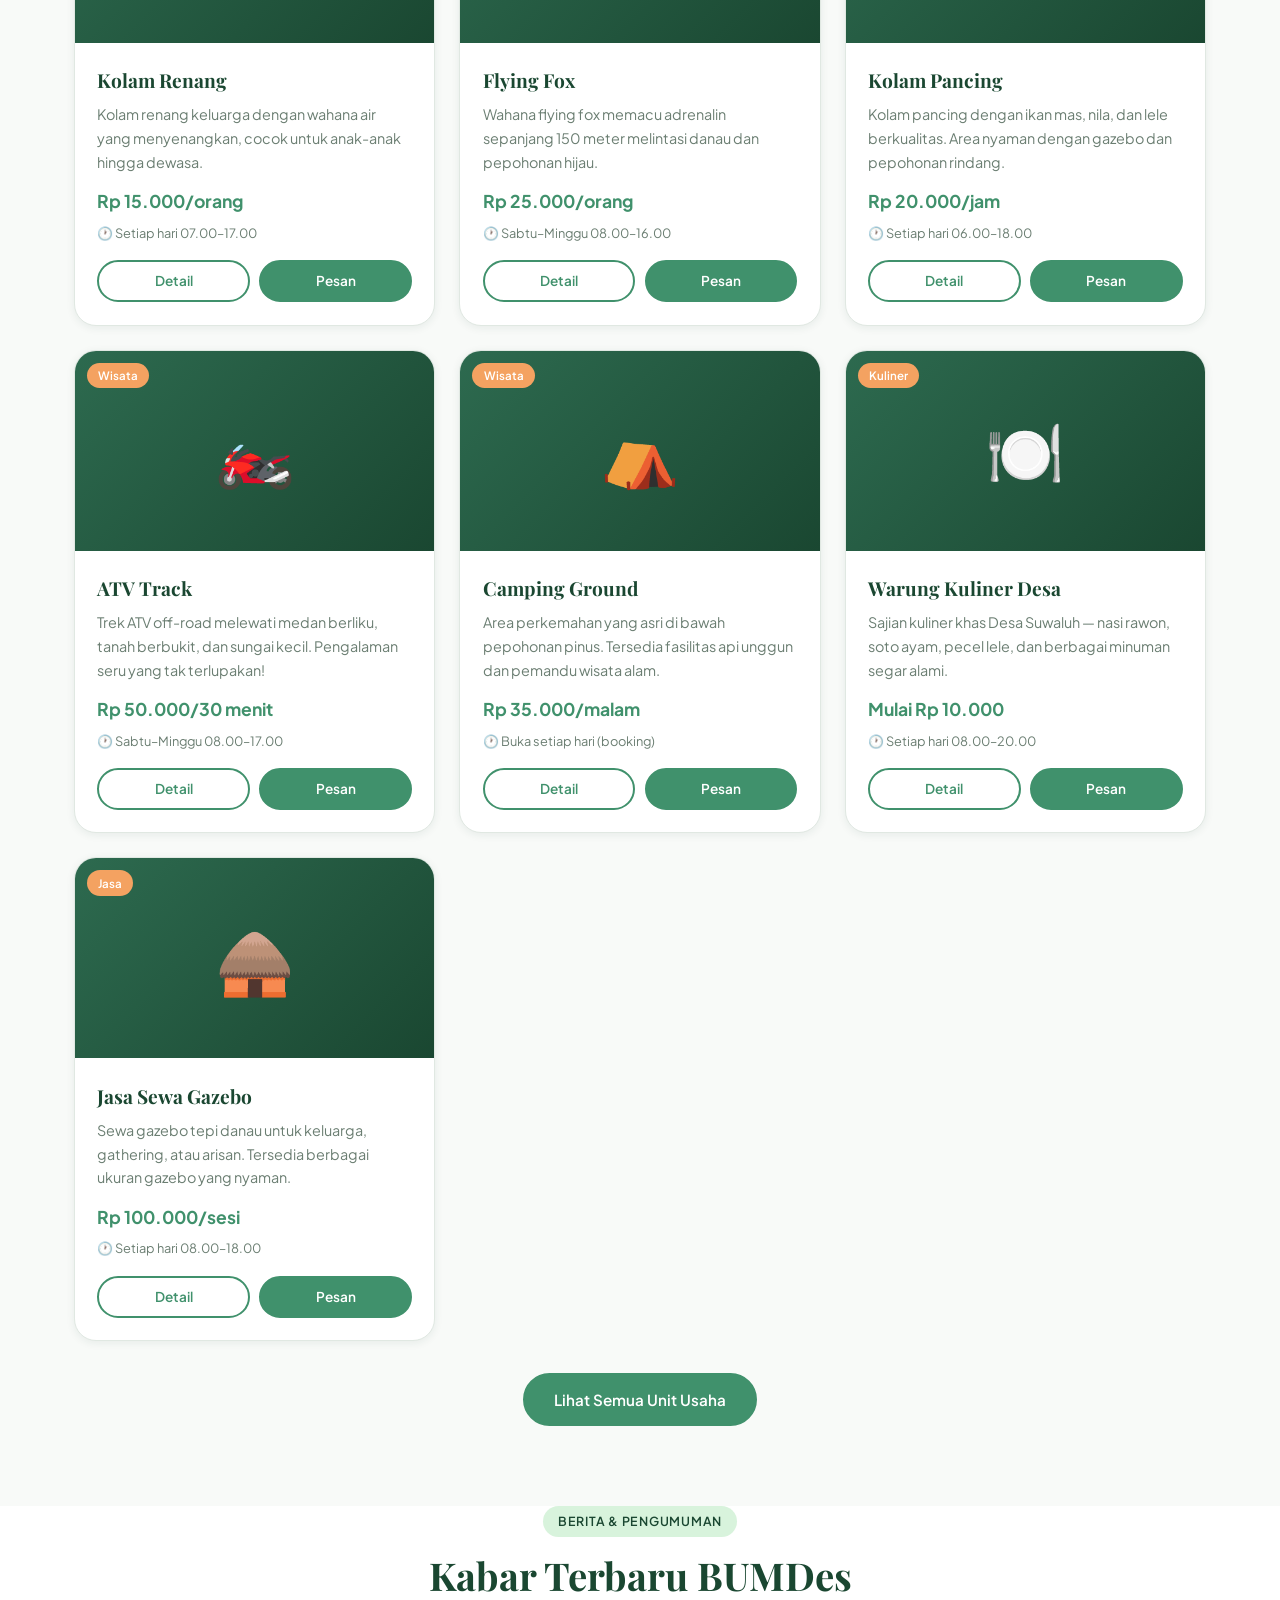
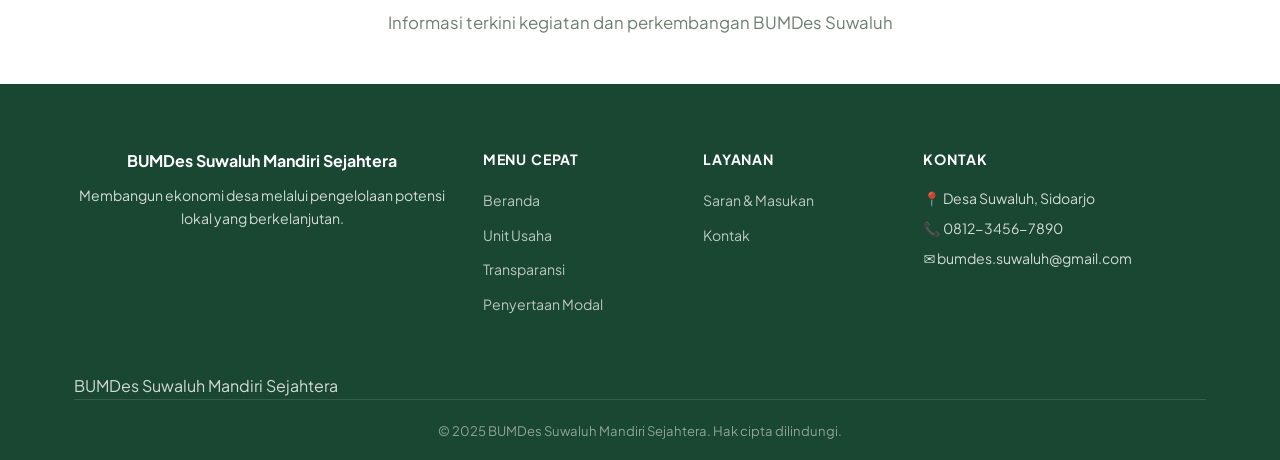
==== commit e8f15272: "Update index.html" ====
--- a/index.html
+++ b/index.html
@@ -9,19 +9,14 @@
   <style>
     .hero-content { text-align: left !important; max-width: 760px; margin-left: 0; margin-right: auto; }
     .hero-actions { justify-content: flex-start; }
-    @media (max-width: 768px) { .hero-content { text-align: left !important; padding-left: 1.5rem; padding-right: 1.5rem; } }
   </style>
 </head>
 <body>
-
   <nav class="navbar" id="navbar">
     <div class="nav-container">
       <a class="nav-brand" href="index.html">
-        <img class="brand-logo-img" src="https://blogger.googleusercontent.com/img/b/R29vZ2xl/[base64]/s1024/logo%20bumdes%20sms.png" alt="Logo BUMDes SMS" onerror="this.style.display='none';this.nextElementSibling.style.display='flex'" />
-        <div class="brand-text-wrap">
-          <span class="brand-name">BUMDes SMS</span>
-          <span class="brand-sub">Suwaluh Mandiri Sejahtera</span>
-        </div>
+        <img class="brand-logo-img" src="https://blogger.googleusercontent.com/img/b/R29vZ2xl/[base64]/s1024/logo%20bumdes%20sms.png" alt="Logo BUMDes SMS" onerror="this.style.display='none'" />
+        <div class="brand-text-wrap"><span class="brand-name">BUMDes SMS</span><span class="brand-sub">Suwaluh Mandiri Sejahtera</span></div>
       </a>
       <ul class="nav-links" id="navLinks">
         <li><a href="index.html" class="nav-link active">Beranda</a></li>
@@ -31,15 +26,13 @@
         <li><a href="saran.html" class="nav-link">Saran</a></li>
         <li><a href="kontak.html" class="nav-link">Kontak</a></li>
       </ul>
-      <button class="hamburger" id="hamburger" aria-label="Buka menu">
-        <span></span><span></span><span></span>
-      </button>
+      <button class="hamburger" id="hamburger" aria-label="Buka menu"><span></span><span></span><span></span></button>
     </div>
   </nav>
 
+  <!-- HERO -->
   <section class="hero">
-    <div class="hero-bg"></div>
-    <div class="hero-overlay"></div>
+    <div class="hero-bg"></div><div class="hero-overlay"></div>
     <div class="hero-content fade-up">
       <h1 class="hero-title">BUMDes Suwaluh<br><em>Mandiri Sejahtera</em></h1>
       <p class="hero-tagline">Membangun ekonomi desa melalui pengelolaan<br>potensi lokal yang berkelanjutan</p>
@@ -49,47 +42,26 @@
       </div>
     </div>
     <div class="hero-stats">
-      <!-- REVISED: realistic SVG icons -->
       <div class="stat-card fade-up">
-        <div class="stat-icon-wrap">
-          <svg viewBox="0 0 24 24" fill="none" stroke="white" stroke-width="2" stroke-linecap="round" stroke-linejoin="round">
-            <rect x="2" y="7" width="20" height="14" rx="2"/><path d="M16 7V5a2 2 0 0 0-2-2h-4a2 2 0 0 0-2 2v2"/><line x1="12" y1="12" x2="12" y2="16"/><line x1="10" y1="14" x2="14" y2="14"/>
-          </svg>
-        </div>
-        <span class="stat-number" data-target="7">0</span>
-        <span class="stat-label">Unit Usaha</span>
+        <div class="stat-icon-wrap"><svg viewBox="0 0 24 24" fill="none" stroke="white" stroke-width="2" stroke-linecap="round" stroke-linejoin="round"><rect x="2" y="7" width="20" height="14" rx="2"/><path d="M16 7V5a2 2 0 0 0-2-2h-4a2 2 0 0 0-2 2v2"/><line x1="12" y1="12" x2="12" y2="16"/><line x1="10" y1="14" x2="14" y2="14"/></svg></div>
+        <span class="stat-number" data-target="7">0</span><span class="stat-label">Unit Usaha</span>
       </div>
       <div class="stat-card fade-up">
-        <div class="stat-icon-wrap">
-          <svg viewBox="0 0 24 24" fill="none" stroke="white" stroke-width="2" stroke-linecap="round" stroke-linejoin="round">
-            <circle cx="12" cy="12" r="10"/><path d="M12 6v6l4 2"/>
-          </svg>
-        </div>
-        <span class="stat-number">10M</span>
-        <span class="stat-label">Nilai Aset</span>
+        <div class="stat-icon-wrap"><svg viewBox="0 0 24 24" fill="none" stroke="white" stroke-width="2" stroke-linecap="round" stroke-linejoin="round"><polyline points="22 7 13.5 15.5 8.5 10.5 2 17"/><polyline points="16 7 22 7 22 13"/></svg></div>
+        <span class="stat-number">10M</span><span class="stat-label">Nilai Aset</span>
       </div>
       <div class="stat-card fade-up">
-        <div class="stat-icon-wrap">
-          <svg viewBox="0 0 24 24" fill="none" stroke="white" stroke-width="2" stroke-linecap="round" stroke-linejoin="round">
-            <line x1="12" y1="1" x2="12" y2="23"/><path d="M17 5H9.5a3.5 3.5 0 0 0 0 7h5a3.5 3.5 0 0 1 0 7H6"/>
-          </svg>
-        </div>
-        <span class="stat-number">646Jt</span>
-        <span class="stat-label">Penyertaan Modal</span>
+        <div class="stat-icon-wrap"><svg viewBox="0 0 24 24" fill="none" stroke="white" stroke-width="2" stroke-linecap="round" stroke-linejoin="round"><line x1="12" y1="1" x2="12" y2="23"/><path d="M17 5H9.5a3.5 3.5 0 0 0 0 7h5a3.5 3.5 0 0 1 0 7H6"/></svg></div>
+        <span class="stat-number">646Jt</span><span class="stat-label">Penyertaan Modal</span>
       </div>
       <div class="stat-card fade-up">
-        <div class="stat-icon-wrap">
-          <svg viewBox="0 0 24 24" fill="none" stroke="white" stroke-width="2" stroke-linecap="round" stroke-linejoin="round">
-            <path d="M17 21v-2a4 4 0 0 0-4-4H5a4 4 0 0 0-4 4v2"/><circle cx="9" cy="7" r="4"/><path d="M23 21v-2a4 4 0 0 0-3-3.87"/><path d="M16 3.13a4 4 0 0 1 0 7.75"/>
-          </svg>
-        </div>
-        <span class="stat-number" data-target="30">0</span>
-        <span class="stat-label">Tenaga Kerja</span>
+        <div class="stat-icon-wrap"><svg viewBox="0 0 24 24" fill="none" stroke="white" stroke-width="2" stroke-linecap="round" stroke-linejoin="round"><path d="M17 21v-2a4 4 0 0 0-4-4H5a4 4 0 0 0-4 4v2"/><circle cx="9" cy="7" r="4"/><path d="M23 21v-2a4 4 0 0 0-3-3.87"/><path d="M16 3.13a4 4 0 0 1 0 7.75"/></svg></div>
+        <span class="stat-number" data-target="30">0</span><span class="stat-label">Tenaga Kerja</span>
       </div>
     </div>
   </section>
 
-  <!-- Profil Lengkap -->
+  <!-- PROFIL -->
   <section id="profil-lengkap" class="tentang section-pad">
     <div class="container">
       <div class="section-header fade-up">
@@ -97,64 +69,41 @@
         <h2 class="section-title">Mengenal BUMDes Suwaluh Mandiri Sejahtera</h2>
         <p class="section-desc">Badan usaha milik desa yang menggerakkan ekonomi masyarakat</p>
       </div>
-
       <div class="tentang-grid fade-up">
         <div class="tentang-text">
-          <h3 class="sub-title" style="font-size: 1.3rem;">Tentang Kami</h3>
-          <p><strong>BUMDes Suwaluh Mandiri Sejahtera</strong> didirikan pada tahun 2016 berdasarkan Peraturan Desa No. 03/2016 tentang Pendirian Badan Usaha Milik Desa. BUMDes ini dikelola oleh Pemerintah Desa bersama masyarakat setempat untuk mendorong perekonomian desa secara mandiri.</p>
-          <p>Visi kami adalah <strong>"Mewujudkan Desa Suwaluh yang mandiri, sejahtera, dan berdaya saing melalui pengelolaan potensi desa secara profesional dan berkelanjutan"</strong>. Visi ini menjadi landasan seluruh kegiatan operasional BUMDes.</p>
-          <p>Misi BUMDes Suwaluh meliputi pengembangan unit usaha berbasis potensi lokal, peningkatan partisipasi masyarakat, penciptaan lapangan kerja bagi warga desa, serta pengelolaan keuangan yang transparan dan akuntabel.</p>
+          <h3 class="sub-title">Tentang Kami</h3>
+          <p><strong>BUMDes Suwaluh Mandiri Sejahtera</strong> didirikan pada tahun 2016 berdasarkan Peraturan Desa No. 03/2016. Dikelola bersama masyarakat untuk mendorong perekonomian desa secara mandiri dan berkelanjutan.</p>
+          <p>Visi kami adalah <strong>"Mewujudkan Desa Suwaluh yang mandiri, sejahtera, dan berdaya saing melalui pengelolaan potensi desa secara profesional."</strong></p>
+          <p>Misi BUMDes meliputi pengembangan unit usaha berbasis potensi lokal, peningkatan partisipasi masyarakat, penciptaan lapangan kerja, serta pengelolaan keuangan yang transparan dan akuntabel.</p>
         </div>
         <div class="tentang-visual">
-          <!-- REVISED: realistic SVG icons for visual cards -->
           <div class="visual-card v1">
-            <div class="vc-icon-wrap">
-              <svg viewBox="0 0 24 24" fill="none" stroke="#40916c" stroke-width="2" stroke-linecap="round" stroke-linejoin="round">
-                <rect x="3" y="4" width="18" height="18" rx="2" ry="2"/><line x1="16" y1="2" x2="16" y2="6"/><line x1="8" y1="2" x2="8" y2="6"/><line x1="3" y1="10" x2="21" y2="10"/>
-              </svg>
-            </div>
-            <h4>Tahun Berdiri</h4>
-            <p>2016 — 9 tahun berkontribusi untuk Desa Suwaluh</p>
+            <div class="vc-icon-wrap"><svg viewBox="0 0 24 24" fill="none" stroke="#40916c" stroke-width="2" stroke-linecap="round" stroke-linejoin="round"><rect x="3" y="4" width="18" height="18" rx="2" ry="2"/><line x1="16" y1="2" x2="16" y2="6"/><line x1="8" y1="2" x2="8" y2="6"/><line x1="3" y1="10" x2="21" y2="10"/></svg></div>
+            <h4>Tahun Berdiri</h4><p>2016 — 9 tahun berkontribusi</p>
           </div>
           <div class="visual-card v2">
-            <div class="vc-icon-wrap">
-              <svg viewBox="0 0 24 24" fill="none" stroke="#40916c" stroke-width="2" stroke-linecap="round" stroke-linejoin="round">
-                <path d="M17 21v-2a4 4 0 0 0-4-4H5a4 4 0 0 0-4 4v2"/><circle cx="9" cy="7" r="4"/><path d="M23 21v-2a4 4 0 0 0-3-3.87"/><path d="M16 3.13a4 4 0 0 1 0 7.75"/>
-              </svg>
-            </div>
-            <h4>Tenaga Kerja</h4>
-            <p>30 tenaga kerja lokal terserap aktif</p>
+            <div class="vc-icon-wrap"><svg viewBox="0 0 24 24" fill="none" stroke="#40916c" stroke-width="2" stroke-linecap="round" stroke-linejoin="round"><path d="M17 21v-2a4 4 0 0 0-4-4H5a4 4 0 0 0-4 4v2"/><circle cx="9" cy="7" r="4"/><path d="M23 21v-2a4 4 0 0 0-3-3.87"/><path d="M16 3.13a4 4 0 0 1 0 7.75"/></svg></div>
+            <h4>Tenaga Kerja</h4><p>30 warga desa terserap aktif</p>
           </div>
           <div class="visual-card v3">
-            <div class="vc-icon-wrap">
-              <svg viewBox="0 0 24 24" fill="none" stroke="#40916c" stroke-width="2" stroke-linecap="round" stroke-linejoin="round">
-                <line x1="12" y1="1" x2="12" y2="23"/><path d="M17 5H9.5a3.5 3.5 0 0 0 0 7h5a3.5 3.5 0 0 1 0 7H6"/>
-              </svg>
-            </div>
-            <div>
-              <h4>Penyertaan Modal</h4>
-              <p>Rp 646.000.000 terkumpul dari partisipasi aktif masyarakat Desa Suwaluh</p>
-            </div>
-          </div>
-        </div>
-      </div>
-
-      <!-- Struktur Organisasi — REVISED: hierarki bagan -->
-      <div style="margin-top: 4rem;">
+            <div class="vc-icon-wrap"><svg viewBox="0 0 24 24" fill="none" stroke="#40916c" stroke-width="2" stroke-linecap="round" stroke-linejoin="round"><line x1="12" y1="1" x2="12" y2="23"/><path d="M17 5H9.5a3.5 3.5 0 0 0 0 7h5a3.5 3.5 0 0 1 0 7H6"/></svg></div>
+            <div><h4>Penyertaan Modal</h4><p>Rp 646.000.000 dari partisipasi masyarakat Desa Suwaluh</p></div>
+          </div>
+        </div>
+      </div>
+      <!-- ORG CHART -->
+      <div style="margin-top:4rem;">
         <div class="section-header fade-up">
           <span class="section-badge">Struktur Organisasi</span>
           <h2 class="section-title">Pengurus BUMDes Suwaluh</h2>
           <p class="section-desc">Dikelola oleh putra-putri terbaik Desa Suwaluh</p>
         </div>
-        <!-- Org chart rendered by JS -->
-        <div class="org-chart-wrap fade-up">
-          <div class="org-chart" id="orgChart"></div>
-        </div>
+        <div class="org-chart-wrap fade-up"><div class="org-chart" id="orgChart"></div></div>
       </div>
     </div>
   </section>
 
-  <!-- Unit Usaha Preview -->
+  <!-- UNIT USAHA -->
   <section class="usaha section-pad bg-light">
     <div class="container">
       <div class="section-header fade-up">
@@ -169,13 +118,23 @@
         <button class="filter-btn" data-cat="jasa">Jasa</button>
       </div>
       <div class="usaha-grid fade-up" id="usahaGrid"></div>
-      <div style="text-align:center; margin-top:2rem">
-        <a href="unit-wisata.html" class="btn btn-primary">Lihat Semua Unit Usaha</a>
-      </div>
+      <div style="text-align:center;margin-top:2rem"><a href="unit-wisata.html" class="btn btn-primary">Lihat Semua Unit Usaha</a></div>
     </div>
   </section>
 
-  <!-- Footer -->
+  <!-- BERITA -->
+  <section class="berita-section">
+    <div class="container">
+      <div class="section-header fade-up">
+        <span class="section-badge">Berita & Pengumuman</span>
+        <h2 class="section-title">Kabar Terbaru BUMDes</h2>
+        <p class="section-desc">Informasi terkini kegiatan dan perkembangan BUMDes Suwaluh</p>
+      </div>
+      <div class="berita-grid" id="beritaGrid"></div>
+    </div>
+  </section>
+
+  <!-- FOOTER -->
   <footer class="footer">
     <div class="container">
       <div class="footer-grid">
@@ -188,6 +147,11 @@
         <div class="footer-links"><h5>Layanan</h5><ul><li><a href="saran.html">Saran &amp; Masukan</a></li><li><a href="kontak.html">Kontak</a></li></ul></div>
         <div class="footer-kontak"><h5>Kontak</h5><p>📍 Desa Suwaluh, Sidoarjo</p><p>📞 0812-3456-7890</p><p>✉️ bumdes.suwaluh@gmail.com</p></div>
       </div>
+      <!-- LOGO DI BAWAH -->
+      <div class="footer-bottom-logo">
+        <img src="https://blogger.googleusercontent.com/img/b/R29vZ2xl/[base64]/s1024/logo%20bumdes%20sms.png" alt="BUMDes SMS" onerror="this.style.display='none'" />
+        <span>BUMDes Suwaluh Mandiri Sejahtera</span>
+      </div>
       <div class="footer-bottom"><p>© 2025 BUMDes Suwaluh Mandiri Sejahtera. Hak cipta dilindungi.</p></div>
     </div>
   </footer>
@@ -195,15 +159,12 @@
   <div class="toast" id="toast"></div>
   <button class="back-to-top" id="backToTop" aria-label="Kembali ke atas">↑</button>
 
-  <!-- Detail Modal -->
+  <!-- DETAIL MODAL -->
   <div class="modal-overlay" id="modalDetail">
-    <div class="modal-card">
-      <button class="modal-close" onclick="closeModal()">✕</button>
-      <div id="modalContent"></div>
-    </div>
+    <div class="modal-card"><button class="modal-close" onclick="closeModal()">✕</button><div id="modalContent"></div></div>
   </div>
 
-  <div class="secret-trigger" title="Admin Area (Klik 5x pada logo)">🔒</div>
+  <div class="secret-trigger" title="Admin">🔒</div>
   <div class="admin-login-overlay" id="adminLoginOverlay">
     <div class="admin-login-card"><h3>🔐 Admin Login</h3><input type="text" id="adminUsername" placeholder="Username" /><input type="password" id="adminPassword" placeholder="Password" /><button onclick="attemptLogin()">Masuk</button><div class="admin-login-error" id="adminLoginError">Username atau password salah!</div></div>
   </div>
@@ -212,134 +173,129 @@
     <div class="admin-panel-body">
       <div class="admin-tabs">
         <button class="admin-tab-btn active" data-tab="usaha" onclick="switchAdminTab('usaha')">🏢 Unit Usaha</button>
+        <button class="admin-tab-btn" data-tab="berita" onclick="switchAdminTab('berita')">📰 Berita</button>
         <button class="admin-tab-btn" data-tab="reservasi" onclick="switchAdminTab('reservasi')">📋 Reservasi</button>
         <button class="admin-tab-btn" data-tab="investor" onclick="switchAdminTab('investor')">💰 Investor</button>
         <button class="admin-tab-btn" data-tab="modal-pending" onclick="switchAdminTab('modal-pending')">⏳ Pembelian Modal</button>
-        <button class="admin-tab-btn" data-tab="berita" onclick="switchAdminTab('berita')">📰 Berita</button>
         <button class="admin-tab-btn" data-tab="saran" onclick="switchAdminTab('saran')">💬 Saran</button>
         <button class="admin-tab-btn" data-tab="organisasi" onclick="switchAdminTab('organisasi')">👥 Organisasi</button>
+        <button class="admin-tab-btn" data-tab="analisis-input" onclick="switchAdminTab('analisis-input')">📊 Analisis Keuangan</button>
         <button class="admin-tab-btn" data-tab="laporan-upload" onclick="switchAdminTab('laporan-upload')">📁 Upload Laporan</button>
         <button class="admin-tab-btn" data-tab="logout" onclick="logoutAdmin()" style="background:#fee2e2;color:#e76f51;">🚪 Logout</button>
       </div>
-      <!-- Tab Unit Usaha -->
+
+      <!-- UNIT USAHA TAB -->
       <div class="admin-tab-content active" id="admin-tab-usaha">
+        <div id="firebaseStatusInfo"></div>
         <button class="admin-btn-add" onclick="openAdminUsahaForm()">+ Tambah Unit Usaha</button>
-        <div style="overflow-x: auto;"><table class="admin-table"><thead><tr><th>ID</th><th>Nama</th><th>Kategori</th><th>Harga</th><th>Aksi</th></tr></thead><tbody id="adminUsahaTableBody"></tbody></table></div>
+        <div style="overflow-x:auto"><table class="admin-table"><thead><tr><th>ID</th><th>Nama</th><th>Kategori</th><th>Harga</th><th>Aksi</th></tr></thead><tbody id="adminUsahaTableBody"></tbody></table></div>
         <div class="admin-form hidden" id="adminUsahaForm">
           <h4 style="margin-bottom:1rem">Form Unit Usaha</h4>
-          <input type="hidden" id="adminEditUsahaId" />
+          <input type="hidden" id="adminEditUsahaFbKey" />
           <div class="admin-form-row">
             <div class="admin-form-group"><label>Nama Usaha</label><input type="text" id="adminNamaUsaha" /></div>
             <div class="admin-form-group"><label>Kategori</label><select id="adminKategoriUsaha"><option value="wisata">Wisata</option><option value="kuliner">Kuliner</option><option value="jasa">Jasa</option></select></div>
-            <div class="admin-form-group"><label>Harga</label><input type="text" id="adminHargaUsaha" /></div>
+            <div class="admin-form-group"><label>Harga</label><input type="text" id="adminHargaUsaha" placeholder="Rp 15.000/orang" /></div>
             <div class="admin-form-group"><label>Jam Operasional</label><input type="text" id="adminJadwalUsaha" /></div>
             <div class="admin-form-group"><label>Icon (Emoji)</label><input type="text" id="adminIconUsaha" placeholder="🏊" /></div>
             <div class="admin-form-group"><label>URL Gambar</label><input type="text" id="adminGambarUsaha" placeholder="https://..." /></div>
           </div>
           <div class="admin-form-group"><label>Deskripsi</label><textarea id="adminDeskripsiUsaha" rows="2"></textarea></div>
-          <div style="display:flex;gap:.5rem;margin-top:1rem">
-            <button class="admin-btn-add" onclick="saveAdminUsaha()">Simpan</button>
-            <button class="admin-btn-delete" onclick="closeAdminUsahaForm()">Batal</button>
-          </div>
-        </div>
-      </div>
-      <!-- Tab Reservasi (validasi) -->
+          <div class="admin-form-group"><label>Fasilitas <small>(pisahkan dengan koma)</small></label><input type="text" id="adminFasilitasUsaha" placeholder="Loker, Kamar Ganti, Kantin" /></div>
+          <div style="display:flex;gap:.5rem;margin-top:1rem"><button class="admin-btn-add" onclick="saveAdminUsaha()">💾 Simpan</button><button class="admin-btn-delete" onclick="closeAdminUsahaForm()">Batal</button></div>
+        </div>
+      </div>
+
+      <!-- BERITA TAB -->
+      <div class="admin-tab-content" id="admin-tab-berita">
+        <button class="admin-btn-add" onclick="openAdminBeritaForm()">+ Tambah Berita</button>
+        <div style="overflow-x:auto"><table class="admin-table"><thead><tr><th>ID</th><th>Judul</th><th>Kategori</th><th>Tanggal</th><th>Aksi</th></tr></thead><tbody id="adminBeritaTableBody"></tbody></table></div>
+        <div class="admin-form hidden" id="adminBeritaForm">
+          <h4 style="margin-bottom:1rem">Form Berita</h4>
+          <input type="hidden" id="adminEditBeritaFbKey" />
+          <div class="admin-form-row">
+            <div class="admin-form-group"><label>Judul</label><input type="text" id="adminJudulBerita" /></div>
+            <div class="admin-form-group"><label>Kategori</label><select id="adminKategoriBerita"><option value="wisata">Wisata</option><option value="kegiatan">Kegiatan</option><option value="pengumuman">Pengumuman</option></select></div>
+            <div class="admin-form-group"><label>Tanggal</label><input type="text" id="adminTanggalBerita" placeholder="15 April 2025" /></div>
+            <div class="admin-form-group"><label>Icon (Emoji)</label><input type="text" id="adminIconBerita" placeholder="🎉" /></div>
+          </div>
+          <div class="admin-form-group"><label>Deskripsi</label><textarea id="adminDeskripsiBerita" rows="3"></textarea></div>
+          <div style="display:flex;gap:.5rem;margin-top:1rem"><button class="admin-btn-add" onclick="saveAdminBerita()">💾 Simpan</button><button class="admin-btn-delete" onclick="closeAdminBeritaForm()">Batal</button></div>
+        </div>
+      </div>
+
+      <!-- RESERVASI TAB -->
       <div class="admin-tab-content" id="admin-tab-reservasi">
         <h4 style="margin-bottom:1rem;color:var(--green-dark)">📋 Daftar Reservasi Masuk</h4>
-        <div style="overflow-x: auto;"><table class="admin-table"><thead><tr><th>No</th><th>Nama</th><th>Wisata</th><th>Tgl Kunjungan</th><th>Tiket</th><th>Bukti</th><th>Status</th><th>Aksi</th></tr></thead><tbody id="adminReservasiTableBody"></tbody></table></div>
-      </div>
-      <!-- Tab Investor -->
+        <div style="overflow-x:auto"><table class="admin-table"><thead><tr><th>No</th><th>Nama</th><th>Wisata</th><th>Tgl</th><th>Tiket</th><th>Bukti</th><th>No Invoice</th><th>Status</th><th>Aksi</th></tr></thead><tbody id="adminReservasiTableBody"></tbody></table></div>
+      </div>
+
+      <!-- INVESTOR TAB -->
       <div class="admin-tab-content" id="admin-tab-investor">
         <button class="admin-btn-add" onclick="openAdminInvestorForm()">+ Tambah Investor</button>
-        <div style="overflow-x: auto;"><table class="admin-table"><thead><tr><th>ID</th><th>Nama</th><th>Alamat</th><th>Nominal</th><th>Aksi</th></tr></thead><tbody id="adminInvestorTableBody"></tbody></table></div>
+        <div style="overflow-x:auto"><table class="admin-table"><thead><tr><th>ID</th><th>Nama</th><th>Alamat</th><th>Nominal</th><th>Aksi</th></tr></thead><tbody id="adminInvestorTableBody"></tbody></table></div>
         <div class="admin-form hidden" id="adminInvestorForm">
           <h4 style="margin-bottom:1rem">Form Investor</h4>
           <input type="hidden" id="adminEditInvestorId" />
           <div class="admin-form-row">
-            <div class="admin-form-group"><label>Nama Lengkap</label><input type="text" id="adminNamaInvestor" /></div>
+            <div class="admin-form-group"><label>Nama</label><input type="text" id="adminNamaInvestor" /></div>
             <div class="admin-form-group"><label>Alamat</label><input type="text" id="adminAlamatInvestor" /></div>
             <div class="admin-form-group"><label>Nominal (Rp)</label><input type="number" id="adminNominalInvestor" /></div>
             <div class="admin-form-group"><label>Tanggal</label><input type="date" id="adminTanggalInvestor" /></div>
           </div>
-          <div style="display:flex;gap:.5rem;margin-top:1rem">
-            <button class="admin-btn-add" onclick="saveAdminInvestor()">Simpan</button>
-            <button class="admin-btn-delete" onclick="closeAdminInvestorForm()">Batal</button>
-          </div>
-        </div>
-      </div>
-      <!-- Tab Pembelian Modal Pending -->
+          <div style="display:flex;gap:.5rem;margin-top:1rem"><button class="admin-btn-add" onclick="saveAdminInvestor()">Simpan</button><button class="admin-btn-delete" onclick="closeAdminInvestorForm()">Batal</button></div>
+        </div>
+      </div>
+
+      <!-- PEMBELIAN MODAL TAB -->
       <div class="admin-tab-content" id="admin-tab-modal-pending">
-        <h4 style="margin-bottom:1rem;color:var(--green-dark)">⏳ Permintaan Pembelian Saham / Modal</h4>
-        <p style="font-size:.85rem;color:var(--gray-500);margin-bottom:1rem">Setelah divalidasi, data akan otomatis masuk ke daftar investor.</p>
-        <div style="overflow-x: auto;"><table class="admin-table"><thead><tr><th>No</th><th>Nama</th><th>Alamat</th><th>Telepon</th><th>Lembar</th><th>Total</th><th>Bukti</th><th>Status</th><th>Aksi</th></tr></thead><tbody id="adminModalPendingTableBody"></tbody></table></div>
-      </div>
-      <!-- Tab Berita -->
-      <div class="admin-tab-content" id="admin-tab-berita">
-        <button class="admin-btn-add" onclick="openAdminBeritaForm()">+ Tambah Berita</button>
-        <div style="overflow-x: auto;"><table class="admin-table"><thead><tr><th>ID</th><th>Judul</th><th>Kategori</th><th>Tanggal</th><th>Aksi</th></tr></thead><tbody id="adminBeritaTableBody"></tbody></table></div>
-        <div class="admin-form hidden" id="adminBeritaForm">
-          <h4 style="margin-bottom:1rem">Form Berita</h4>
-          <input type="hidden" id="adminEditBeritaId" />
-          <div class="admin-form-row">
-            <div class="admin-form-group"><label>Judul Berita</label><input type="text" id="adminJudulBerita" /></div>
-            <div class="admin-form-group"><label>Kategori</label><select id="adminKategoriBerita"><option value="wisata">Wisata</option><option value="kegiatan">Kegiatan</option><option value="pengumuman">Pengumuman</option></select></div>
-            <div class="admin-form-group"><label>Tanggal</label><input type="text" id="adminTanggalBerita" placeholder="15 April 2025" /></div>
-            <div class="admin-form-group"><label>Icon</label><input type="text" id="adminIconBerita" placeholder="🎉" /></div>
-          </div>
-          <div class="admin-form-group"><label>Deskripsi</label><textarea id="adminDeskripsiBerita" rows="2"></textarea></div>
-          <div style="display:flex;gap:.5rem;margin-top:1rem">
-            <button class="admin-btn-add" onclick="saveAdminBerita()">Simpan</button>
-            <button class="admin-btn-delete" onclick="closeAdminBeritaForm()">Batal</button>
-          </div>
-        </div>
-      </div>
-      <!-- Tab Saran -->
+        <h4 style="margin-bottom:1rem;color:var(--green-dark)">⏳ Permintaan Pembelian Saham</h4>
+        <div style="overflow-x:auto"><table class="admin-table"><thead><tr><th>No</th><th>Nama</th><th>Alamat</th><th>Telepon</th><th>Lembar</th><th>Total</th><th>Bukti</th><th>Status</th><th>Aksi</th></tr></thead><tbody id="adminModalPendingTableBody"></tbody></table></div>
+      </div>
+
+      <!-- SARAN TAB -->
       <div class="admin-tab-content" id="admin-tab-saran">
-        <div style="overflow-x: auto;"><table class="admin-table"><thead><tr><th>ID</th><th>Nama</th><th>Pesan</th><th>Rating</th><th>Aksi</th></tr></thead><tbody id="adminSaranTableBody"></tbody></table></div>
-      </div>
-      <!-- Tab Organisasi -->
+        <div style="overflow-x:auto"><table class="admin-table"><thead><tr><th>ID</th><th>Nama</th><th>Pesan</th><th>Rating</th><th>Aksi</th></tr></thead><tbody id="adminSaranTableBody"></tbody></table></div>
+      </div>
+
+      <!-- ORGANISASI TAB -->
       <div class="admin-tab-content" id="admin-tab-organisasi">
         <button class="admin-btn-add" onclick="openAdminOrganisasiForm()">+ Tambah Pengurus</button>
-        <div style="overflow-x: auto;"><table class="admin-table"><thead><tr><th>No</th><th>Nama</th><th>Jabatan</th><th>Aksi</th></tr></thead><tbody id="adminOrganisasiTableBody"></tbody></table></div>
+        <div style="overflow-x:auto"><table class="admin-table"><thead><tr><th>No</th><th>Nama</th><th>Jabatan</th><th>Aksi</th></tr></thead><tbody id="adminOrganisasiTableBody"></tbody></table></div>
         <div class="admin-form hidden" id="adminOrganisasiForm">
           <h4 style="margin-bottom:1rem">Form Pengurus</h4>
           <input type="hidden" id="adminEditOrganisasiId" />
           <div class="admin-form-row">
-            <div class="admin-form-group"><label>Nama Lengkap</label><input type="text" id="adminNamaOrganisasi" /></div>
+            <div class="admin-form-group"><label>Nama</label><input type="text" id="adminNamaOrganisasi" /></div>
             <div class="admin-form-group"><label>Jabatan</label><input type="text" id="adminJabatanOrganisasi" /></div>
-            <div class="admin-form-group"><label>Icon (Emoji)</label><input type="text" id="adminIconOrganisasi" placeholder="👑" /></div>
-            <div class="admin-form-group"><label>Urutan</label><input type="number" id="adminUrutanOrganisasi" min="1" /></div>
-          </div>
-          <div style="display:flex;gap:.5rem;margin-top:1rem">
-            <button class="admin-btn-add" onclick="saveAdminOrganisasi()">Simpan</button>
-            <button class="admin-btn-delete" onclick="closeAdminOrganisasiForm()">Batal</button>
-          </div>
-        </div>
-      </div>
-      <!-- Tab Upload Laporan Keuangan -->
-            <div class="admin-tab-content" id="admin-tab-laporan-upload">
+            <div class="admin-form-group"><label>Icon</label><input type="text" id="adminIconOrganisasi" /></div>
+            <div class="admin-form-group"><label>Urutan</label><input type="number" id="adminUrutanOrganisasi" /></div>
+          </div>
+          <div style="display:flex;gap:.5rem;margin-top:1rem"><button class="admin-btn-add" onclick="saveAdminOrganisasi()">Simpan</button><button class="admin-btn-delete" onclick="closeAdminOrganisasiForm()">Batal</button></div>
+        </div>
+      </div>
+
+      <!-- ANALISIS KEUANGAN TAB -->
+      <div class="admin-tab-content" id="admin-tab-analisis-input">
+        <div id="adminAnalisisBody"></div>
+      </div>
+
+      <!-- UPLOAD LAPORAN TAB -->
+      <div class="admin-tab-content" id="admin-tab-laporan-upload">
         <h4 style="margin-bottom:.5rem;color:var(--green-dark)">📁 Kelola Laporan Keuangan</h4>
-        <p style="font-size:.82rem;color:var(--gray-500);margin-bottom:1rem">Tambahkan laporan dengan link Google Drive. Pastikan file sudah di-share <strong>"Anyone with the link can view"</strong>.</p>
-        <details style="margin-bottom:1rem;background:var(--green-pale);border-radius:8px;padding:.8rem 1rem;font-size:.82rem">
-          <summary style="font-weight:600;color:var(--green-dark);cursor:pointer">📖 Cara mendapatkan link Google Drive</summary>
-          <ol style="margin-top:.6rem;padding-left:1.2rem;color:var(--gray-700);line-height:1.8">
-            <li>Upload file PDF ke <a href="https://drive.google.com" target="_blank" style="color:var(--green-main)">Google Drive</a></li>
-            <li>Klik kanan file → <strong>Share</strong> (Bagikan)</li>
-            <li>Ubah akses ke <strong>"Anyone with the link"</strong></li>
-            <li>Klik <strong>Copy link</strong> → paste di kolom di bawah</li>
-          </ol>
-        </details>
+        <div id="firebaseStatusInfo"></div>
+        <p style="font-size:.82rem;color:var(--gray-500);margin-bottom:1rem">📌 Upload PDF ke Google Drive → Bagikan → Siapa saja yang punya link → salin link → tempel di bawah.</p>
         <div id="adminLaporanUploadList"></div>
         <div class="admin-form" style="margin-top:1rem">
           <div class="admin-form-row">
-            <div class="admin-form-group"><label>Nama Laporan</label><input type="text" id="adminLaporanNama" placeholder="cth: Laporan Laba Rugi 2025" /></div>
+            <div class="admin-form-group"><label>Nama Laporan</label><input type="text" id="adminLaporanNama" placeholder="Laporan Laba Rugi 2025" /></div>
             <div class="admin-form-group"><label>Tahun</label><select id="adminLaporanTahun"><option value="2025">2025</option><option value="2024">2024</option><option value="2023">2023</option><option value="2022">2022</option><option value="2021">2021</option></select></div>
-            <div class="admin-form-group"><label>Jenis Laporan</label><select id="adminLaporanJenis"><option>Laba Rugi</option><option>Neraca</option><option>Arus Kas</option><option>Perubahan Ekuitas</option><option>Catatan Atas Laporan</option></select></div>
+            <div class="admin-form-group"><label>Jenis</label><select id="adminLaporanJenis"><option>Laba Rugi</option><option>Neraca</option><option>Arus Kas</option><option>Perubahan Ekuitas</option><option>Catatan Atas Laporan</option></select></div>
           </div>
           <div class="admin-form-group">
-            <label>🔗 Link Google Drive (PDF)</label>
-            <input type="url" id="adminLaporanDriveLink" placeholder="https://drive.google.com/file/d/xxxx/view?usp=sharing" oninput="onDriveLinkChange(this)" style="font-size:.85rem" />
-            <div id="adminDriveLinkInfo" style="margin-top:.35rem"></div>
+            <label>🔗 Link Google Drive PDF</label>
+            <input type="url" id="adminLaporanDriveLink" placeholder="https://drive.google.com/file/d/xxxxx/view?usp=sharing" oninput="validateDriveLink(this.value)" style="font-size:.85rem" />
+            <div id="adminDriveLinkInfo" style="margin-top:.4rem;min-height:1.2rem"></div>
           </div>
           <button class="admin-btn-add" onclick="saveAdminLaporan()">💾 Simpan Laporan</button>
         </div>
--- a/style.css
+++ b/style.css
@@ -0,0 +1,591 @@
+/* =====================================================
+   BUMDes Suwaluh Mandiri Sejahtera — style.css (REVISED)
+   ===================================================== */
+
+:root {
+  --green-dark: #1a4731;
+  --green-mid: #2d6a4f;
+  --green-main: #40916c;
+  --green-light: #74c69d;
+  --green-pale: #d8f3dc;
+  --accent: #f4a261;
+  --accent-dark: #e76f51;
+  --white: #ffffff;
+  --gray-50: #f8faf8;
+  --gray-100: #f0f4f1;
+  --gray-200: #e0e8e2;
+  --gray-500: #6b7e72;
+  --gray-700: #374740;
+  --gray-900: #1a2420;
+  --shadow-sm: 0 2px 8px rgba(29,68,49,.08);
+  --shadow-md: 0 6px 24px rgba(29,68,49,.13);
+  --shadow-lg: 0 16px 48px rgba(29,68,49,.18);
+  --radius-sm: 8px;
+  --radius-md: 14px;
+  --radius-lg: 22px;
+  --transition: .25s ease;
+  --font-display: 'Playfair Display', Georgia, serif;
+  --font-body: 'Plus Jakarta Sans', system-ui, sans-serif;
+}
+
+* { margin: 0; padding: 0; box-sizing: border-box; }
+html { scroll-behavior: smooth; font-size: 16px; }
+body { font-family: var(--font-body); color: var(--gray-700); background: var(--white); line-height: 1.65; overflow-x: hidden; }
+a { color: var(--green-main); text-decoration: none; }
+a:hover { color: var(--green-dark); }
+ul { list-style: none; }
+input, select, textarea, button { font-family: var(--font-body); }
+
+.container { max-width: 1180px; margin: 0 auto; padding: 0 1.5rem; }
+.section-pad { padding: 5rem 0; }
+.bg-light { background: var(--gray-50); }
+.hidden { display: none !important; }
+
+.section-badge {
+  display: inline-block;
+  background: var(--green-pale);
+  color: var(--green-dark);
+  padding: .3rem .9rem;
+  border-radius: 20px;
+  font-size: .78rem;
+  font-weight: 600;
+  letter-spacing: .06em;
+  text-transform: uppercase;
+  margin-bottom: .9rem;
+}
+
+.section-header { text-align: center; margin-bottom: 3rem; }
+
+.section-title {
+  font-family: var(--font-display);
+  font-size: clamp(1.7rem, 3vw, 2.5rem);
+  color: var(--green-dark);
+  line-height: 1.25;
+  margin-bottom: .6rem;
+}
+
+.section-desc { color: var(--gray-500); font-size: 1.05rem; max-width: 560px; margin: 0 auto; }
+.sub-title { font-family: var(--font-display); font-size: 1.4rem; color: var(--green-dark); margin-bottom: 1.2rem; }
+
+.btn {
+  display: inline-flex; align-items: center; gap: .5rem;
+  padding: .75rem 1.8rem; border-radius: 50px; font-weight: 600;
+  font-size: .95rem; cursor: pointer; border: 2px solid transparent;
+  transition: all var(--transition);
+}
+.btn-primary { background: var(--green-main); color: var(--white); border-color: var(--green-main); }
+.btn-primary:hover { background: var(--green-dark); border-color: var(--green-dark); transform: translateY(-2px); box-shadow: var(--shadow-md); }
+.btn-outline { background: transparent; color: var(--white); border-color: rgba(255,255,255,.6); }
+.btn-outline:hover { background: var(--white); color: var(--green-main); border-color: var(--white); }
+.btn-block { width: 100%; justify-content: center; border-radius: var(--radius-sm); }
+
+/* ============================  NAVBAR  ============================ */
+.navbar {
+  position: fixed; top: 0; left: 0; right: 0; z-index: 1000;
+  background: rgba(255,255,255,.97); backdrop-filter: blur(12px);
+  box-shadow: 0 2px 16px rgba(29,68,49,.08);
+}
+
+.nav-container {
+  max-width: 1200px; margin: 0 auto; padding: 0 1.5rem;
+  height: 64px; display: flex; align-items: center; justify-content: space-between;
+}
+
+.nav-brand { display: flex; align-items: center; gap: .6rem; text-decoration: none; cursor: pointer; }
+
+/* REVISED: logo image */
+.brand-logo-img {
+  height: 48px;
+  width: auto;
+  object-fit: contain;
+  display: block;
+  border-radius: 6px;
+}
+
+.brand-text-wrap { display: flex; flex-direction: column; }
+.brand-name { display: block; font-weight: 700; color: var(--green-dark); font-size: 1rem; line-height: 1.1; }
+.brand-sub { display: block; font-size: .68rem; color: var(--gray-500); letter-spacing: .02em; }
+.brand-icon { font-size: 1.6rem; }
+
+.nav-links { display: flex; gap: .2rem; align-items: center; }
+.nav-link { padding: .45rem .85rem; border-radius: 50px; color: var(--gray-700); font-size: .88rem; font-weight: 500; transition: all var(--transition); }
+.nav-link:hover, .nav-link.active { background: var(--green-pale); color: var(--green-dark); }
+
+.hamburger { display: none; flex-direction: column; gap: 5px; background: none; border: none; cursor: pointer; padding: .4rem; }
+.hamburger span { display: block; width: 24px; height: 2.5px; background: var(--green-dark); border-radius: 2px; transition: all var(--transition); }
+.hamburger.open span:nth-child(1) { transform: rotate(45deg) translate(5px,5px); }
+.hamburger.open span:nth-child(2) { opacity: 0; }
+.hamburger.open span:nth-child(3) { transform: rotate(-45deg) translate(5px,-5px); }
+
+@media (max-width:768px) {
+  .hamburger { display: flex; }
+  .nav-links { display: none; position: fixed; top: 64px; left: 0; right: 0; background: var(--white); flex-direction: column; padding: 1rem 1.5rem 2rem; box-shadow: var(--shadow-md); gap: .3rem; }
+  .nav-links.open { display: flex; }
+  .nav-link { width: 100%; padding: .7rem 1rem; }
+  .brand-logo-img { height: 40px; }
+}
+
+/* ============================  HERO  ============================ */
+.hero {
+  min-height: 100vh; position: relative; display: flex; flex-direction: column;
+  justify-content: center; align-items: center; text-align: center; overflow: hidden; padding-top: 64px;
+}
+.hero-bg { position: absolute; inset: 0; background: linear-gradient(160deg, var(--green-dark) 0%, var(--green-mid) 45%, #1e6b47 100%); }
+.hero-overlay { position: absolute; inset: 0; background: url("data:image/svg+xml,%3Csvg width='60' height='60' viewBox='0 0 60 60' xmlns='http://www.w3.org/2000/svg'%3E%3Cg fill='none' fill-rule='evenodd'%3E%3Cg fill='%23ffffff' fill-opacity='0.03'%3E%3Cpath d='M36 34v-4h-2v4h-4v2h4v4h2v-4h4v-2h-4zm0-30V0h-2v4h-4v2h4v4h2V6h4V4h-4zM6 34v-4H4v4H0v2h4v4h2v-4h4v-2H6zM6 4V0H4v4H0v2h4v4h2V6h4V4H6z'/%3E%3C/g%3E%3C/g%3E%3C/svg%3E"); }
+
+.hero-content { position: relative; z-index: 2; padding: 2rem 1.5rem 0; max-width: 760px; }
+.hero-title { font-family: var(--font-display); font-size: clamp(2.5rem, 6vw, 4.2rem); color: var(--white); line-height: 1.15; margin-bottom: 1.2rem; }
+.hero-title em { font-style: italic; color: var(--green-light); }
+.hero-tagline { font-size: clamp(.95rem, 2vw, 1.15rem); color: rgba(255,255,255,.8); margin-bottom: 2rem; line-height: 1.7; }
+.hero-actions { display: flex; gap: 1rem; justify-content: center; flex-wrap: wrap; }
+
+/* ============================  HERO STATS — REVISED  ============================ */
+.hero-stats {
+  position: relative; z-index: 2; display: grid; grid-template-columns: repeat(4, 1fr);
+  gap: 1rem; margin-top: 4rem; width: 100%; max-width: 1000px; padding: 0 1.5rem 3rem;
+}
+
+.stat-card {
+  background: rgba(255,255,255,.12); border: 1px solid rgba(255,255,255,.2);
+  backdrop-filter: blur(8px); border-radius: var(--radius-md); padding: 1.5rem 1rem;
+  text-align: center; transition: all var(--transition); cursor: default;
+}
+.stat-card:hover { background: rgba(255,255,255,.22); transform: translateY(-5px); }
+
+.stat-icon-wrap {
+  width: 52px; height: 52px; background: rgba(255,255,255,.15); border-radius: 50%;
+  display: flex; align-items: center; justify-content: center; margin: 0 auto .7rem;
+}
+.stat-icon-wrap svg { width: 28px; height: 28px; }
+.stat-icon { font-size: 1.8rem; display: block; margin-bottom: .5rem; }
+
+.stat-number {
+  display: block; font-family: 'Playfair Display', Georgia, serif;
+  font-size: 2.1rem; font-weight: 700; color: var(--white);
+  line-height: 1; margin-bottom: .4rem; letter-spacing: -0.02em;
+}
+.stat-label { font-size: .8rem; color: rgba(255,255,255,.85); letter-spacing: .05em; text-transform: uppercase; font-weight: 500; }
+
+@media (max-width:768px) { .hero-stats { grid-template-columns: repeat(2,1fr); } }
+
+/* ============================  TENTANG — text justify  ============================ */
+.tentang-grid { display: grid; grid-template-columns: 1fr 1fr; gap: 4rem; align-items: center; }
+
+.tentang-text p {
+  color: var(--gray-500); margin-bottom: 1rem;
+  text-align: justify; line-height: 1.8;
+}
+
+.tentang-visual { display: grid; grid-template-columns: 1fr 1fr; gap: 1rem; }
+
+.visual-card {
+  background: var(--white); border-radius: var(--radius-md); padding: 1.6rem 1.2rem;
+  box-shadow: var(--shadow-sm); border: 1px solid var(--gray-200); transition: all var(--transition);
+  text-align: center; display: flex; flex-direction: column; align-items: center;
+}
+.visual-card:hover { transform: translateY(-4px); box-shadow: var(--shadow-md); border-color: var(--green-light); }
+.visual-card.v3 { grid-column: span 2; flex-direction: row; gap: 1.2rem; text-align: left; align-items: center; }
+
+/* REVISED: real SVG icon wrapper for visual cards */
+.vc-icon-wrap {
+  width: 56px; height: 56px; background: var(--green-pale);
+  border-radius: 50%; display: flex; align-items: center; justify-content: center;
+  margin-bottom: .8rem; flex-shrink: 0;
+}
+.vc-icon-wrap svg { width: 30px; height: 30px; }
+.vc-icon { font-size: 2rem; display: block; margin-bottom: .6rem; }
+
+.visual-card h4 { color: var(--green-dark); font-size: 1rem; margin-bottom: .3rem; font-weight: 700; }
+.visual-card p { font-size: .85rem; color: var(--gray-500); }
+
+@media (max-width:900px) { .tentang-grid { grid-template-columns: 1fr; gap: 2.5rem; } }
+
+/* ============================  STRUKTUR ORG — Hierarki Bagan  ============================ */
+.org-grid { display: none; } /* replaced by .org-chart */
+
+.org-chart-wrap { overflow-x: auto; padding: 1rem 0 2rem; }
+
+.org-chart {
+  display: flex; flex-direction: column; align-items: center; gap: 0;
+  min-width: 600px;
+}
+
+.org-level { display: flex; justify-content: center; gap: 1.5rem; position: relative; }
+.org-level + .org-level { margin-top: 2.5rem; }
+
+.org-v-line { width: 2px; height: 2rem; background: var(--green-light); margin: 0 auto; }
+
+.org-h-connect {
+  position: relative; display: flex; justify-content: center;
+  width: 100%; height: 2rem;
+}
+.org-h-connect::before {
+  content: ''; position: absolute; top: 0; left: 50%;
+  transform: translateX(-50%); width: 2px; height: 1rem; background: var(--green-light);
+}
+.org-h-connect::after {
+  content: ''; position: absolute; top: 1rem;
+  left: 15%; right: 15%; height: 2px; background: var(--green-light);
+}
+
+.org-card {
+  background: var(--white); border-radius: var(--radius-md); padding: 1.2rem .9rem;
+  text-align: center; box-shadow: var(--shadow-sm); border: 1.5px solid var(--gray-200);
+  transition: all var(--transition); min-width: 130px; max-width: 155px;
+}
+.org-card.top-card { border-color: var(--green-main); border-width: 2px; background: linear-gradient(135deg,#f0faf4,#fff); }
+.org-card:hover { transform: translateY(-4px); box-shadow: var(--shadow-md); border-color: var(--green-light); }
+
+/* REVISED: person avatar SVG */
+.org-avatar {
+  width: 60px; height: 60px; background: var(--green-pale);
+  border-radius: 50%; display: flex; align-items: center; justify-content: center;
+  margin: 0 auto .8rem; border: 2px solid var(--green-light); overflow: hidden;
+}
+.org-avatar svg { width: 36px; height: 36px; }
+.org-name { font-weight: 700; color: var(--green-dark); font-size: .88rem; line-height: 1.3; }
+.org-jabatan {
+  font-size: .72rem; color: var(--gray-500);
+  background: var(--green-pale); display: inline-block;
+  padding: .15rem .5rem; border-radius: 10px; margin-top: .4rem;
+}
+
+/* ============================  UNIT USAHA  ============================ */
+.usaha-filter { display: flex; gap: .6rem; flex-wrap: wrap; margin-bottom: 2rem; justify-content: center; }
+.filter-btn {
+  padding: .4rem 1rem; border-radius: 50px; border: 1.5px solid var(--gray-200);
+  background: var(--white); color: var(--gray-700); font-size: .85rem; font-weight: 500; cursor: pointer; transition: all var(--transition);
+}
+.filter-btn:hover, .filter-btn.active { background: var(--green-main); border-color: var(--green-main); color: var(--white); }
+
+.usaha-grid { display: grid; grid-template-columns: repeat(auto-fill, minmax(300px, 1fr)); gap: 1.5rem; }
+
+.usaha-card {
+  background: var(--white); border-radius: var(--radius-lg); overflow: hidden;
+  box-shadow: var(--shadow-sm); border: 1px solid var(--gray-200); transition: all var(--transition);
+  display: flex; flex-direction: column;
+}
+.usaha-card:hover { transform: translateY(-6px); box-shadow: var(--shadow-lg); border-color: var(--green-light); }
+
+/* REVISED: real images for usaha */
+.usaha-img {
+  width: 100%; height: 200px;
+  background: linear-gradient(135deg, var(--green-mid), var(--green-dark));
+  display: flex; align-items: center; justify-content: center;
+  position: relative; overflow: hidden;
+}
+.usaha-img img { width: 100%; height: 100%; object-fit: cover; transition: transform .4s ease; }
+.usaha-card:hover .usaha-img img { transform: scale(1.06); }
+.usaha-img-fallback { font-size: 5rem; }
+
+.usaha-badge {
+  position: absolute; top: 12px; left: 12px; background: var(--accent);
+  color: var(--white); font-size: .72rem; font-weight: 600;
+  padding: .2rem .7rem; border-radius: 20px; z-index: 2; text-transform: capitalize;
+}
+
+.usaha-body { padding: 1.4rem; flex: 1; display: flex; flex-direction: column; }
+.usaha-name { font-family: var(--font-display); font-size: 1.2rem; color: var(--green-dark); margin-bottom: .4rem; }
+.usaha-desc { font-size: .9rem; color: var(--gray-500); margin-bottom: .8rem; flex: 1; }
+.usaha-harga { font-weight: 700; color: var(--green-main); font-size: 1.1rem; margin-bottom: .4rem; }
+.usaha-jadwal { font-size: .8rem; color: var(--gray-500); margin-bottom: 1rem; }
+
+.usaha-actions { display: flex; gap: .6rem; }
+.usaha-actions .btn { padding: .5rem 1rem; font-size: .85rem; flex: 1; text-align: center; justify-content: center; }
+
+/* ============================  DETAIL MODAL  ============================ */
+.modal-overlay {
+  position: fixed; inset: 0; background: rgba(0,0,0,.65); z-index: 5000;
+  display: none; align-items: center; justify-content: center; padding: 1rem;
+}
+.modal-overlay.active { display: flex; }
+
+.modal-card {
+  background: var(--white); border-radius: var(--radius-lg);
+  max-width: 560px; width: 100%; max-height: 90vh; overflow-y: auto;
+  box-shadow: var(--shadow-lg); animation: modalIn .3s ease; position: relative;
+}
+@keyframes modalIn { from { transform: translateY(30px); opacity: 0; } to { transform: translateY(0); opacity: 1; } }
+
+.modal-img { width: 100%; height: 240px; object-fit: cover; border-radius: var(--radius-lg) var(--radius-lg) 0 0; display: block; }
+.modal-img-fallback {
+  width: 100%; height: 240px;
+  background: linear-gradient(135deg, var(--green-mid), var(--green-dark));
+  display: flex; align-items: center; justify-content: center;
+  font-size: 6rem; border-radius: var(--radius-lg) var(--radius-lg) 0 0;
+}
+
+.modal-close {
+  position: absolute; top: .8rem; right: .8rem;
+  background: rgba(0,0,0,.45); color: white; border: none;
+  width: 36px; height: 36px; border-radius: 50%; font-size: 1.1rem;
+  cursor: pointer; display: flex; align-items: center; justify-content: center;
+  z-index: 10; transition: background var(--transition);
+}
+.modal-close:hover { background: rgba(0,0,0,.75); }
+
+.modal-body { padding: 1.8rem; }
+.modal-body h3 { font-family: var(--font-display); color: var(--green-dark); font-size: 1.5rem; margin-bottom: 1rem; }
+
+.modal-info-row {
+  display: flex; gap: 1.5rem; flex-wrap: wrap;
+  background: var(--green-pale); border-radius: var(--radius-sm); padding: 1rem; margin-bottom: 1rem;
+}
+.modal-info-item { display: flex; flex-direction: column; }
+.modal-info-label { font-size: .7rem; text-transform: uppercase; letter-spacing: .05em; color: var(--gray-500); font-weight: 600; }
+.modal-info-value { font-size: 1rem; font-weight: 700; color: var(--green-dark); margin-top: .15rem; }
+
+.modal-desc { font-size: .95rem; color: var(--gray-500); line-height: 1.7; margin-bottom: 1.2rem; }
+
+.modal-fasilitas h4 { font-size: .88rem; font-weight: 600; color: var(--green-dark); margin-bottom: .5rem; }
+.modal-fasilitas ul { display: flex; flex-wrap: wrap; gap: .4rem; }
+.modal-fasilitas ul li { background: var(--green-pale); color: var(--green-dark); font-size: .78rem; padding: .2rem .7rem; border-radius: 20px; font-weight: 500; }
+
+.modal-footer { display: flex; gap: .8rem; margin-top: 1.5rem; flex-wrap: wrap; }
+
+/* ============================  FORM ELEMENTS  ============================ */
+.form-group { margin-bottom: 1.2rem; }
+.form-group label { display: block; font-weight: 500; font-size: .9rem; color: var(--gray-700); margin-bottom: .4rem; }
+.form-group input, .form-group select, .form-group textarea {
+  width: 100%; padding: .7rem 1rem; border: 1.5px solid var(--gray-200);
+  border-radius: var(--radius-sm); font-size: .95rem; color: var(--gray-900);
+  background: var(--white); transition: border-color var(--transition); outline: none;
+}
+.form-group input:focus, .form-group select:focus, .form-group textarea:focus {
+  border-color: var(--green-main); box-shadow: 0 0 0 3px rgba(64,145,108,.12);
+}
+.form-group input.error, .form-group select.error, .form-group textarea.error { border-color: var(--accent-dark); }
+.err-msg { display: block; font-size: .78rem; color: var(--accent-dark); margin-top: .3rem; min-height: 1rem; }
+.form-row { display: grid; grid-template-columns: 1fr 1fr; gap: 1rem; }
+
+/* ============================  RESERVASI  ============================ */
+.reservasi-grid { display: grid; grid-template-columns: 1.4fr 1fr; gap: 2.5rem; align-items: start; }
+
+.payment-box {
+  background: var(--white); border-radius: var(--radius-md); padding: 1.5rem;
+  box-shadow: var(--shadow-sm); border: 1px solid var(--gray-200); margin-bottom: 1rem;
+}
+.payment-box h4 { color: var(--green-dark); margin-bottom: 1rem; }
+
+.qris-placeholder { display: flex; justify-content: center; margin-bottom: .8rem; }
+
+/* REVISED: real QRIS image */
+.qris-real-img {
+  width: 180px; height: 180px; object-fit: contain;
+  border: 2px solid var(--green-main); border-radius: var(--radius-sm);
+  padding: 4px; background: var(--white); display: block;
+}
+.qris-label { text-align: center; font-size: .78rem; color: var(--gray-500); font-weight: 600; margin-bottom: .8rem; }
+
+.payment-steps ol { padding-left: 1.2rem; }
+.payment-steps ol li { font-size: .85rem; color: var(--gray-500); margin-bottom: .3rem; }
+
+/* Upload bukti pembayaran */
+.upload-wrap {
+  border: 2px dashed var(--green-light); border-radius: var(--radius-sm);
+  padding: .9rem 1rem; text-align: center; background: var(--green-pale);
+  transition: border-color var(--transition); cursor: pointer;
+}
+.upload-wrap:hover { border-color: var(--green-main); }
+.upload-wrap input[type="file"] { display: none; }
+.upload-wrap label { cursor: pointer; font-size: .85rem; color: var(--green-dark); font-weight: 500; display: flex; align-items: center; justify-content: center; gap: .5rem; }
+.upload-preview { margin-top: .4rem; font-size: .78rem; color: var(--green-main); font-weight: 600; }
+
+.info-operasional { background: var(--green-pale); border-radius: var(--radius-md); padding: 1.2rem; }
+.info-operasional h4 { color: var(--green-dark); margin-bottom: .5rem; }
+.info-operasional p { font-size: .88rem; color: var(--gray-700); }
+
+@media (max-width:900px) { .reservasi-grid { grid-template-columns: 1fr; } }
+
+/* ============================  TRANSPARANSI  ============================ */
+.tabs { display: flex; gap: .5rem; border-bottom: 2px solid var(--gray-200); margin-bottom: 2.5rem; flex-wrap: wrap; }
+.tab-btn { padding: .75rem 1.4rem; border: none; background: none; color: var(--gray-500); font-weight: 500; font-size: .92rem; cursor: pointer; border-bottom: 3px solid transparent; margin-bottom: -2px; transition: all var(--transition); }
+.tab-btn:hover { color: var(--green-main); background: var(--green-pale); }
+.tab-btn.active { color: var(--green-dark); border-bottom-color: var(--green-main); background: var(--green-pale); }
+.tab-content { display: none; }
+.tab-content.active { display: block; }
+
+.laporan-filter { margin-bottom: 1.5rem; }
+.laporan-filter select { padding: .55rem 1rem; border: 1.5px solid var(--gray-200); border-radius: var(--radius-sm); font-size: .9rem; }
+
+.laporan-item {
+  display: flex; justify-content: space-between; align-items: center;
+  background: var(--white); border: 1px solid var(--gray-200); border-radius: var(--radius-md);
+  padding: 1rem; margin-bottom: .8rem; transition: all var(--transition);
+}
+.laporan-item:hover { border-color: var(--green-light); box-shadow: var(--shadow-sm); }
+.laporan-icon { font-size: 2rem; margin-right: 1rem; }
+.laporan-info h4 { font-size: .95rem; color: var(--gray-900); margin-bottom: .15rem; }
+.laporan-info p { font-size: .8rem; color: var(--gray-500); }
+.laporan-actions { display: flex; gap: .5rem; flex-wrap: wrap; align-items: center; }
+.laporan-actions .btn { padding: .4rem .9rem; font-size: .8rem; }
+
+.analisis-grid { display: grid; grid-template-columns: repeat(auto-fill, minmax(220px, 1fr)); gap: 1.2rem; }
+.analisis-card { background: var(--white); border: 1px solid var(--gray-200); border-radius: var(--radius-md); padding: 1.5rem; text-align: center; box-shadow: var(--shadow-sm); transition: all var(--transition); }
+.analisis-card:hover { transform: translateY(-3px); box-shadow: var(--shadow-md); }
+.analisis-icon { font-size: 2.2rem; display: block; margin-bottom: .6rem; }
+.analisis-label { font-size: .78rem; color: var(--gray-500); text-transform: uppercase; letter-spacing: .04em; margin-bottom: .3rem; }
+.analisis-value { font-family: var(--font-display); font-size: 2rem; font-weight: 700; color: var(--green-dark); margin-bottom: .4rem; }
+.analisis-desc { font-size: .82rem; color: var(--gray-500); }
+
+.grafik-grid { display: grid; grid-template-columns: repeat(2, 1fr); gap: 1.5rem; }
+.grafik-card { background: var(--white); border-radius: var(--radius-md); padding: 1.5rem; box-shadow: var(--shadow-sm); border: 1px solid var(--gray-200); }
+.grafik-card h4 { font-size: .92rem; color: var(--gray-700); margin-bottom: 1rem; text-align: center; }
+canvas { width: 100% !important; height: 250px !important; }
+@media (max-width:768px) { .grafik-grid { grid-template-columns: 1fr; } }
+
+/* ============================  INVESTASI  ============================ */
+.investasi-grid { display: grid; grid-template-columns: 1.3fr 1fr; gap: 2.5rem; align-items: start; }
+.table-header-row { display: flex; justify-content: space-between; align-items: center; flex-wrap: wrap; gap: .8rem; margin-bottom: 1rem; }
+.table-header-row h3 { color: var(--green-dark); font-size: 1.1rem; }
+.search-input { padding: .55rem 1rem; border: 1.5px solid var(--gray-200); border-radius: 50px; font-size: .88rem; outline: none; min-width: 200px; }
+.search-input:focus { border-color: var(--green-main); }
+.table-responsive { overflow-x: auto; border-radius: var(--radius-md); border: 1px solid var(--gray-200); }
+.investor-table { width: 100%; border-collapse: collapse; font-size: .88rem; }
+.investor-table thead { background: var(--green-dark); }
+.investor-table th { color: var(--white); padding: .9rem 1rem; text-align: left; font-weight: 600; }
+.investor-table td { padding: .75rem 1rem; border-bottom: 1px solid var(--gray-100); }
+.investor-table tbody tr:hover { background: var(--green-pale); }
+.nominal-cell { font-weight: 600; color: var(--green-main); }
+.saham-form-wrap { background: var(--white); border-radius: var(--radius-lg); padding: 2rem; box-shadow: var(--shadow-md); border: 1px solid var(--gray-200); }
+.saham-form-wrap h3 { color: var(--green-dark); margin-bottom: 1.4rem; font-size: 1.1rem; }
+.total-display { background: var(--green-pale); border: 1.5px solid var(--green-light); border-radius: var(--radius-sm); padding: .8rem 1rem; font-weight: 700; font-size: 1.2rem; color: var(--green-dark); }
+.payment-info-box { background: var(--green-pale); border-radius: var(--radius-sm); padding: 1rem; margin-bottom: 1rem; font-size: .88rem; }
+@media (max-width:900px) { .investasi-grid { grid-template-columns: 1fr; } }
+
+/* ============================  SARAN  ============================ */
+.saran-grid { display: grid; grid-template-columns: 1fr 1fr; gap: 2.5rem; align-items: start; }
+.saran-form-wrap { background: var(--white); border-radius: var(--radius-lg); padding: 2rem; box-shadow: var(--shadow-md); border: 1px solid var(--gray-200); }
+.star-rating { display: flex; gap: .3rem; font-size: 1.6rem; cursor: pointer; }
+.star-rating span { color: var(--gray-200); transition: color var(--transition); }
+.star-rating span.active, .star-rating span.hover { color: #f4a261; }
+.testimoni-card { background: var(--white); border-radius: var(--radius-md); padding: 1.2rem; box-shadow: var(--shadow-sm); border: 1px solid var(--gray-200); margin-bottom: 1rem; }
+.testimoni-header { display: flex; justify-content: space-between; margin-bottom: .4rem; }
+.testimoni-nama { font-weight: 600; color: var(--green-dark); }
+.testimoni-stars { color: var(--accent); }
+.testimoni-pesan { font-size: .88rem; color: var(--gray-500); }
+.testimoni-wrap h3 { color: var(--green-dark); margin-bottom: .8rem; }
+@media (max-width:900px) { .saran-grid { grid-template-columns: 1fr; } }
+
+/* ============================  KONTAK  ============================ */
+.kontak-grid { display: grid; grid-template-columns: 1fr 1.2fr; gap: 2.5rem; align-items: start; }
+.kontak-item { display: flex; gap: 1rem; align-items: flex-start; margin-bottom: 1.4rem; }
+.k-icon { font-size: 1.6rem; margin-top: .1rem; }
+.kontak-item strong { display: block; font-size: .9rem; color: var(--green-dark); margin-bottom: .2rem; }
+.kontak-item p { font-size: .9rem; color: var(--gray-500); }
+.sosmed-row { display: flex; gap: .7rem; margin-top: 1rem; }
+.sosmed-btn { width: 44px; height: 44px; display: flex; align-items: center; justify-content: center; border-radius: 50%; background: var(--green-pale); font-size: 1.2rem; transition: all var(--transition); }
+.sosmed-btn:hover { background: var(--green-main); transform: translateY(-3px); }
+.map-placeholder { height: 320px; background: linear-gradient(135deg, var(--green-pale), var(--gray-100)); border-radius: var(--radius-md); display: flex; flex-direction: column; align-items: center; justify-content: center; text-align: center; padding: 2rem; border: 1px solid var(--gray-200); }
+@media (max-width:900px) { .kontak-grid { grid-template-columns: 1fr; } }
+
+/* ============================  FOOTER — REVISED (white, centered, non-italic)  ============================ */
+.footer { background: var(--green-dark); color: rgba(255,255,255,.8); padding: 4rem 0 0; }
+.footer-grid { display: grid; grid-template-columns: 2fr 1fr 1fr 1.5fr; gap: 2rem; padding-bottom: 3rem; }
+
+.footer-brand { text-align: center; }
+.footer-brand .footer-logo-img {
+  height: 56px; width: auto; margin: 0 auto .7rem; display: block;
+  filter: brightness(0) invert(1); opacity: .8;
+}
+.footer-brand h4 {
+  color: var(--white) !important; /* REVISED: white */
+  font-size: 1rem; margin-bottom: .6rem;
+  font-style: normal !important; /* REVISED: non-italic */
+  font-weight: 700;
+}
+.footer-brand p { font-size: .88rem; line-height: 1.6; text-align: center; }
+
+.footer-links h5, .footer-kontak h5 { color: var(--white); font-size: .88rem; text-transform: uppercase; letter-spacing: .06em; margin-bottom: 1rem; }
+.footer-links ul li { margin-bottom: .5rem; }
+.footer-links ul li a { font-size: .88rem; color: rgba(255,255,255,.7); transition: color var(--transition); }
+.footer-links ul li a:hover { color: var(--green-light); }
+.footer-kontak p { font-size: .88rem; margin-bottom: .4rem; }
+
+.footer-bottom { border-top: 1px solid rgba(255,255,255,.12); padding: 1.2rem 0; text-align: center; font-size: .82rem; color: rgba(255,255,255,.5); }
+
+@media (max-width:900px) { .footer-grid { grid-template-columns: 1fr 1fr; } .footer-brand { grid-column: span 2; } }
+@media (max-width:480px) { .footer-grid { grid-template-columns: 1fr; } .footer-brand { grid-column: span 1; } }
+
+/* ============================  TOAST & MISC  ============================ */
+.toast { position: fixed; bottom: 2rem; left: 50%; transform: translateX(-50%) translateY(20px); background: var(--green-dark); color: var(--white); padding: .85rem 1.8rem; border-radius: 50px; font-size: .92rem; font-weight: 500; opacity: 0; pointer-events: none; z-index: 9999; transition: all .35s ease; box-shadow: var(--shadow-lg); white-space: nowrap; }
+.toast.show { opacity: 1; transform: translateX(-50%) translateY(0); }
+.toast.error { background: var(--accent-dark); }
+
+.back-to-top { position: fixed; bottom: 2rem; right: 2rem; width: 48px; height: 48px; background: var(--green-main); color: var(--white); border: none; border-radius: 50%; font-size: 1.3rem; cursor: pointer; opacity: 0; pointer-events: none; transition: all var(--transition); z-index: 999; box-shadow: var(--shadow-md); display: flex; align-items: center; justify-content: center; }
+.back-to-top.show { opacity: 1; pointer-events: auto; }
+.back-to-top:hover { background: var(--green-dark); transform: translateY(-3px); }
+
+.fade-up { opacity: 0; transform: translateY(30px); transition: opacity .65s ease, transform .65s ease; }
+.fade-up.visible { opacity: 1; transform: translateY(0); }
+
+@media (max-width:600px) {
+  .section-pad { padding: 3.5rem 0; }
+  .form-row { grid-template-columns: 1fr; }
+  .hero-actions { flex-direction: column; align-items: center; }
+  .hero-actions .btn { width: 100%; max-width: 280px; justify-content: center; }
+}
+
+/* ============================  ADMIN PANEL  ============================ */
+.secret-trigger { position: fixed; bottom: 20px; left: 20px; width: 40px; height: 40px; background: rgba(0,0,0,0.3); border-radius: 50%; display: flex; align-items: center; justify-content: center; cursor: pointer; opacity: 0.3; transition: all 0.3s ease; z-index: 99; font-size: 1.2rem; }
+.secret-trigger:hover { opacity: 0.7; background: rgba(0,0,0,0.5); }
+
+.admin-panel-container { position: fixed; bottom: 0; left: 0; right: 0; background: white; border-top: 3px solid var(--green-main); box-shadow: 0 -5px 30px rgba(0,0,0,0.2); z-index: 10000; transform: translateY(100%); transition: transform 0.3s ease; max-height: 85vh; overflow-y: auto; }
+.admin-panel-container.open { transform: translateY(0); }
+
+.admin-panel-header { background: var(--green-dark); color: white; padding: 0.8rem 1.5rem; display: flex; justify-content: space-between; align-items: center; position: sticky; top: 0; z-index: 10; }
+.admin-panel-header h3 { font-size: 1.1rem; display: flex; align-items: center; gap: 0.5rem; }
+.close-admin-panel { background: none; border: none; color: white; font-size: 1.5rem; cursor: pointer; padding: 0 0.5rem; }
+.close-admin-panel:hover { color: var(--accent); }
+
+.admin-panel-body { padding: 1.5rem; }
+
+.admin-tabs { display: flex; gap: 0.5rem; flex-wrap: wrap; border-bottom: 2px solid var(--gray-200); margin-bottom: 1.5rem; padding-bottom: 0.5rem; }
+.admin-tab-btn { padding: 0.5rem 1rem; background: none; border: none; cursor: pointer; font-weight: 500; color: var(--gray-500); border-radius: 8px; transition: all 0.3s ease; }
+.admin-tab-btn:hover { background: var(--green-pale); color: var(--green-dark); }
+.admin-tab-btn.active { background: var(--green-main); color: white; }
+.admin-tab-content { display: none; }
+.admin-tab-content.active { display: block; }
+
+.admin-table { width: 100%; border-collapse: collapse; font-size: 0.85rem; }
+.admin-table th, .admin-table td { padding: 0.75rem; text-align: left; border-bottom: 1px solid var(--gray-200); }
+.admin-table th { background: var(--gray-50); font-weight: 600; color: var(--green-dark); }
+.admin-table tr:hover { background: var(--gray-50); }
+
+.admin-btn-edit, .admin-btn-delete, .admin-btn-validate { padding: 0.25rem 0.6rem; border-radius: 6px; border: none; cursor: pointer; font-size: 0.75rem; margin-right: 0.3rem; }
+.admin-btn-edit { background: var(--green-pale); color: var(--green-dark); }
+.admin-btn-edit:hover { background: var(--green-main); color: white; }
+.admin-btn-delete { background: #fee2e2; color: var(--accent-dark); }
+.admin-btn-delete:hover { background: var(--accent-dark); color: white; }
+.admin-btn-validate { background: #d1fae5; color: #065f46; font-weight: 600; }
+.admin-btn-validate:hover { background: #059669; color: white; }
+
+.admin-btn-add { background: var(--green-main); color: white; border: none; padding: 0.5rem 1rem; border-radius: 8px; cursor: pointer; margin-bottom: 1rem; font-weight: 500; }
+.admin-btn-add:hover { background: var(--green-dark); }
+
+.admin-form { background: var(--gray-50); padding: 1rem; border-radius: 12px; margin-top: 1rem; }
+.admin-form-row { display: grid; grid-template-columns: repeat(auto-fill, minmax(200px, 1fr)); gap: 1rem; margin-bottom: 1rem; }
+.admin-form-group { display: flex; flex-direction: column; }
+.admin-form-group label { font-size: 0.75rem; font-weight: 600; margin-bottom: 0.3rem; color: var(--gray-700); }
+.admin-form-group input, .admin-form-group select, .admin-form-group textarea { padding: 0.5rem; border: 1px solid var(--gray-200); border-radius: 8px; font-size: 0.85rem; }
+
+/* status badges */
+.status-badge { display: inline-block; padding: .15rem .55rem; border-radius: 10px; font-size: .72rem; font-weight: 600; }
+.status-pending { background: #fef3c7; color: #92400e; }
+.status-validated { background: #d1fae5; color: #065f46; }
+.status-rejected { background: #fee2e2; color: #991b1b; }
+
+/* admin upload laporan */
+.admin-upload-area { border: 2px dashed var(--green-light); border-radius: var(--radius-sm); padding: 1.2rem; text-align: center; cursor: pointer; background: var(--green-pale); transition: all var(--transition); margin-bottom: .8rem; }
+.admin-upload-area:hover { border-color: var(--green-main); }
+.admin-upload-area input[type="file"] { display: none; }
+.admin-upload-area label { cursor: pointer; font-size: .85rem; color: var(--green-dark); font-weight: 500; }
+
+.admin-login-overlay { position: fixed; top: 0; left: 0; right: 0; bottom: 0; background: rgba(0,0,0,0.8); z-index: 10001; display: none; align-items: center; justify-content: center; }
+.admin-login-overlay.active { display: flex; }
+.admin-login-card { background: white; border-radius: 20px; padding: 2rem; width: 90%; max-width: 350px; text-align: center; }
+.admin-login-card h3 { color: var(--green-dark); margin-bottom: 1rem; }
+.admin-login-card input { width: 100%; padding: 0.7rem; margin-bottom: 1rem; border: 1px solid var(--gray-200); border-radius: 10px; }
+.admin-login-card button { width: 100%; padding: 0.7rem; background: var(--green-main); color: white; border: none; border-radius: 10px; cursor: pointer; }
+.admin-login-card button:hover { background: var(--green-dark); }
+.admin-login-error { color: var(--accent-dark); font-size: 0.8rem; margin-top: 0.5rem; display: none; }
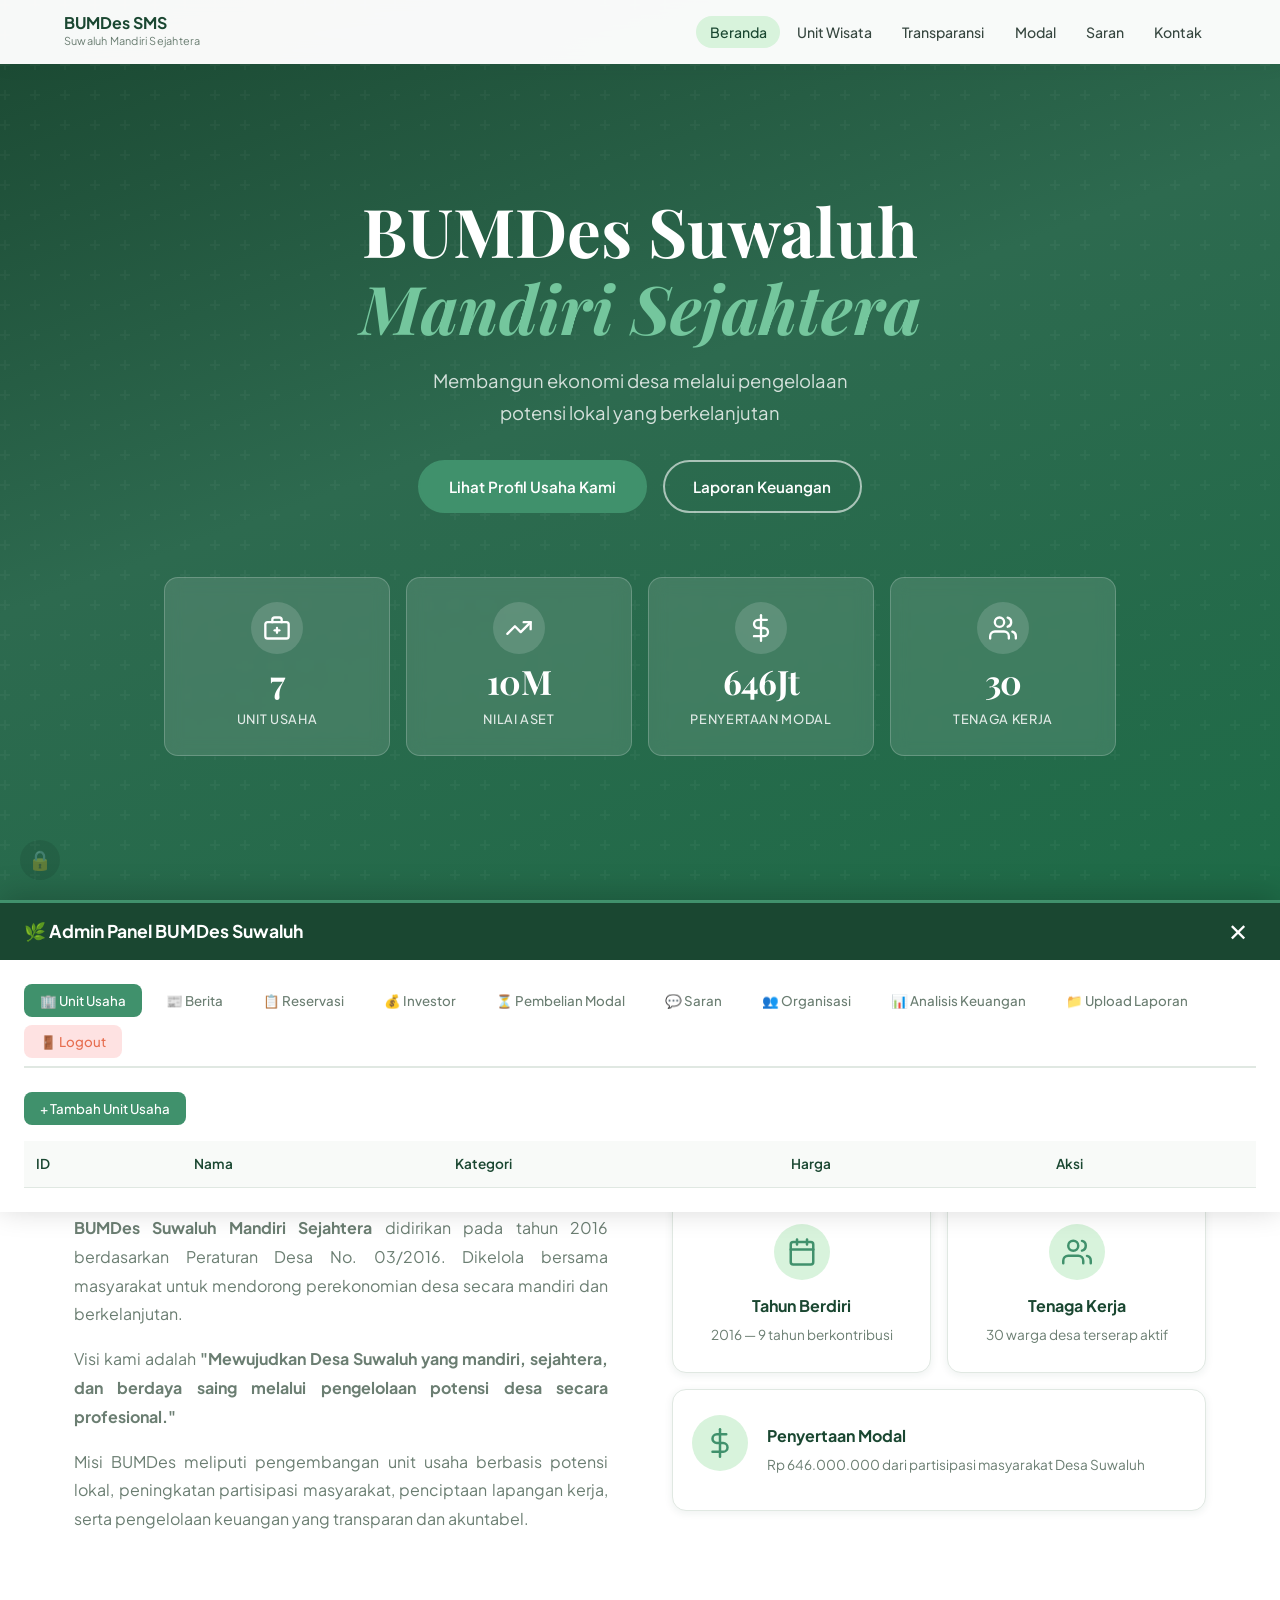
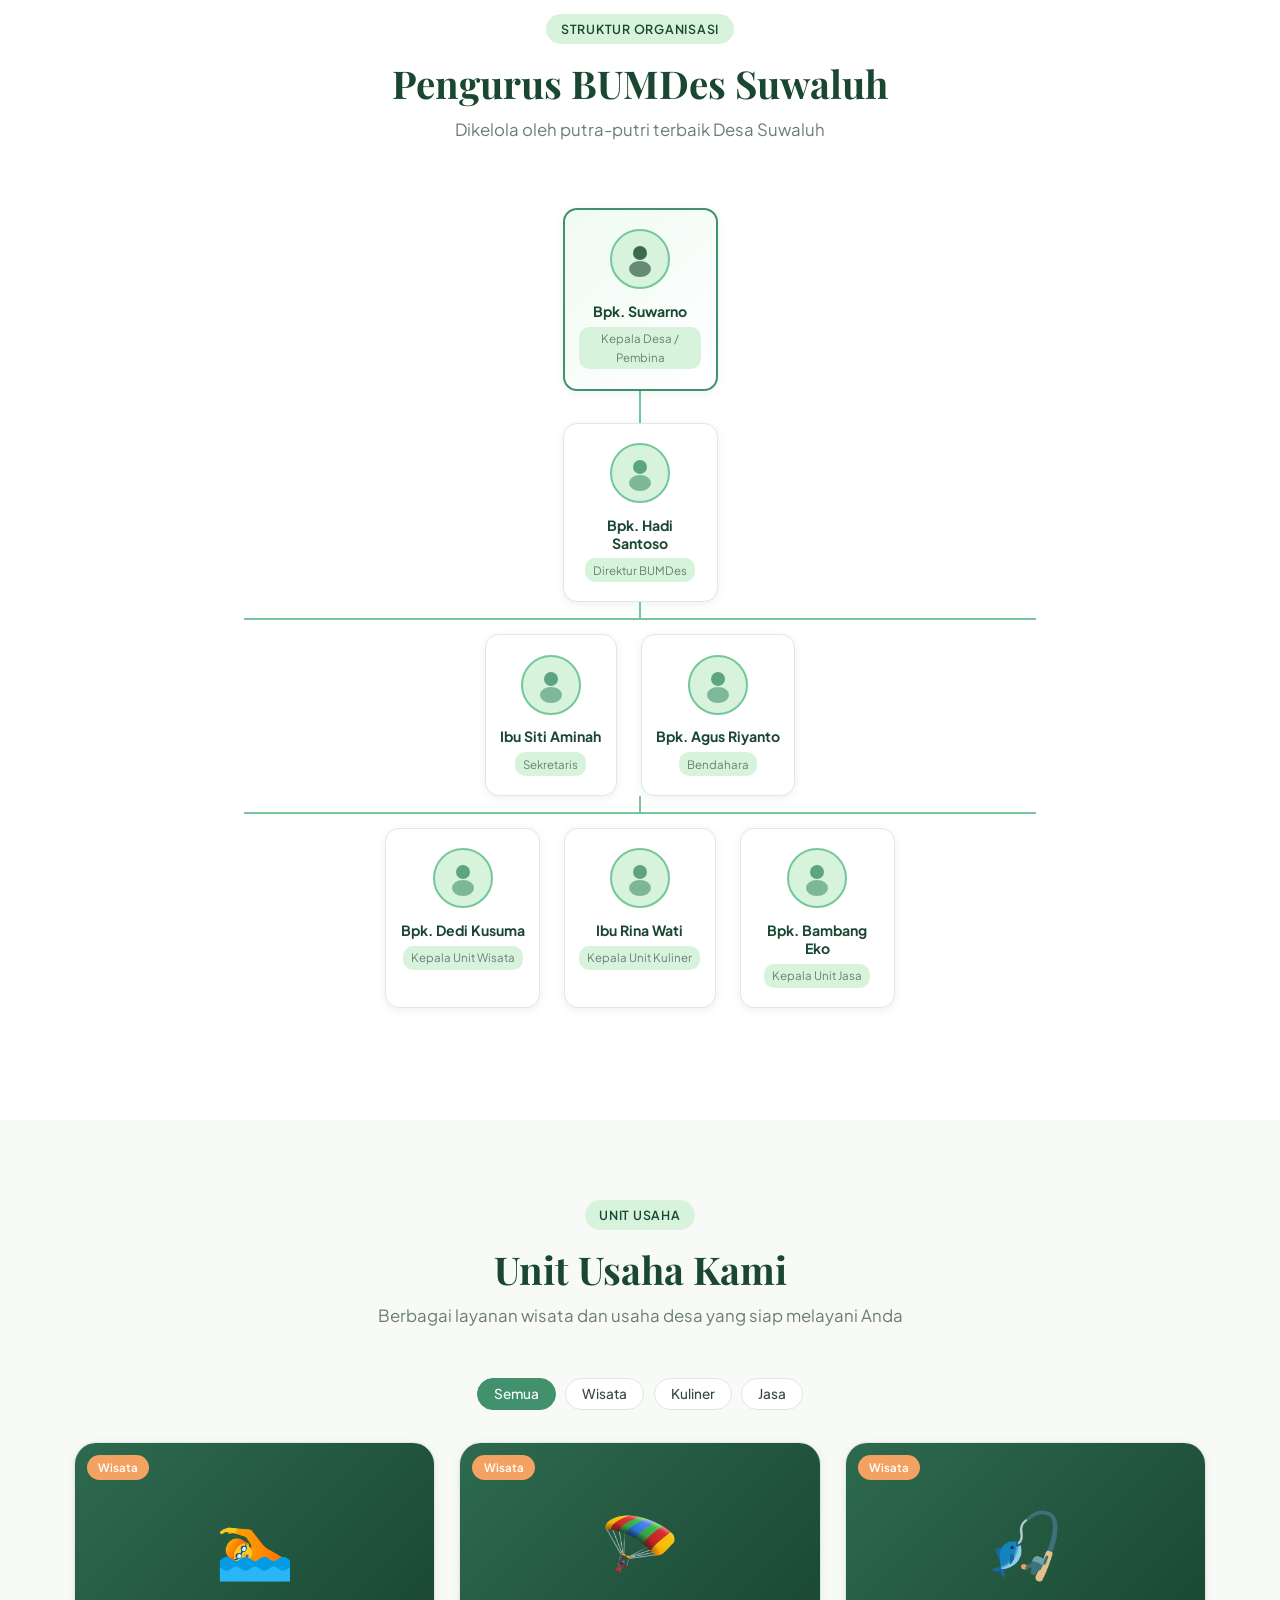
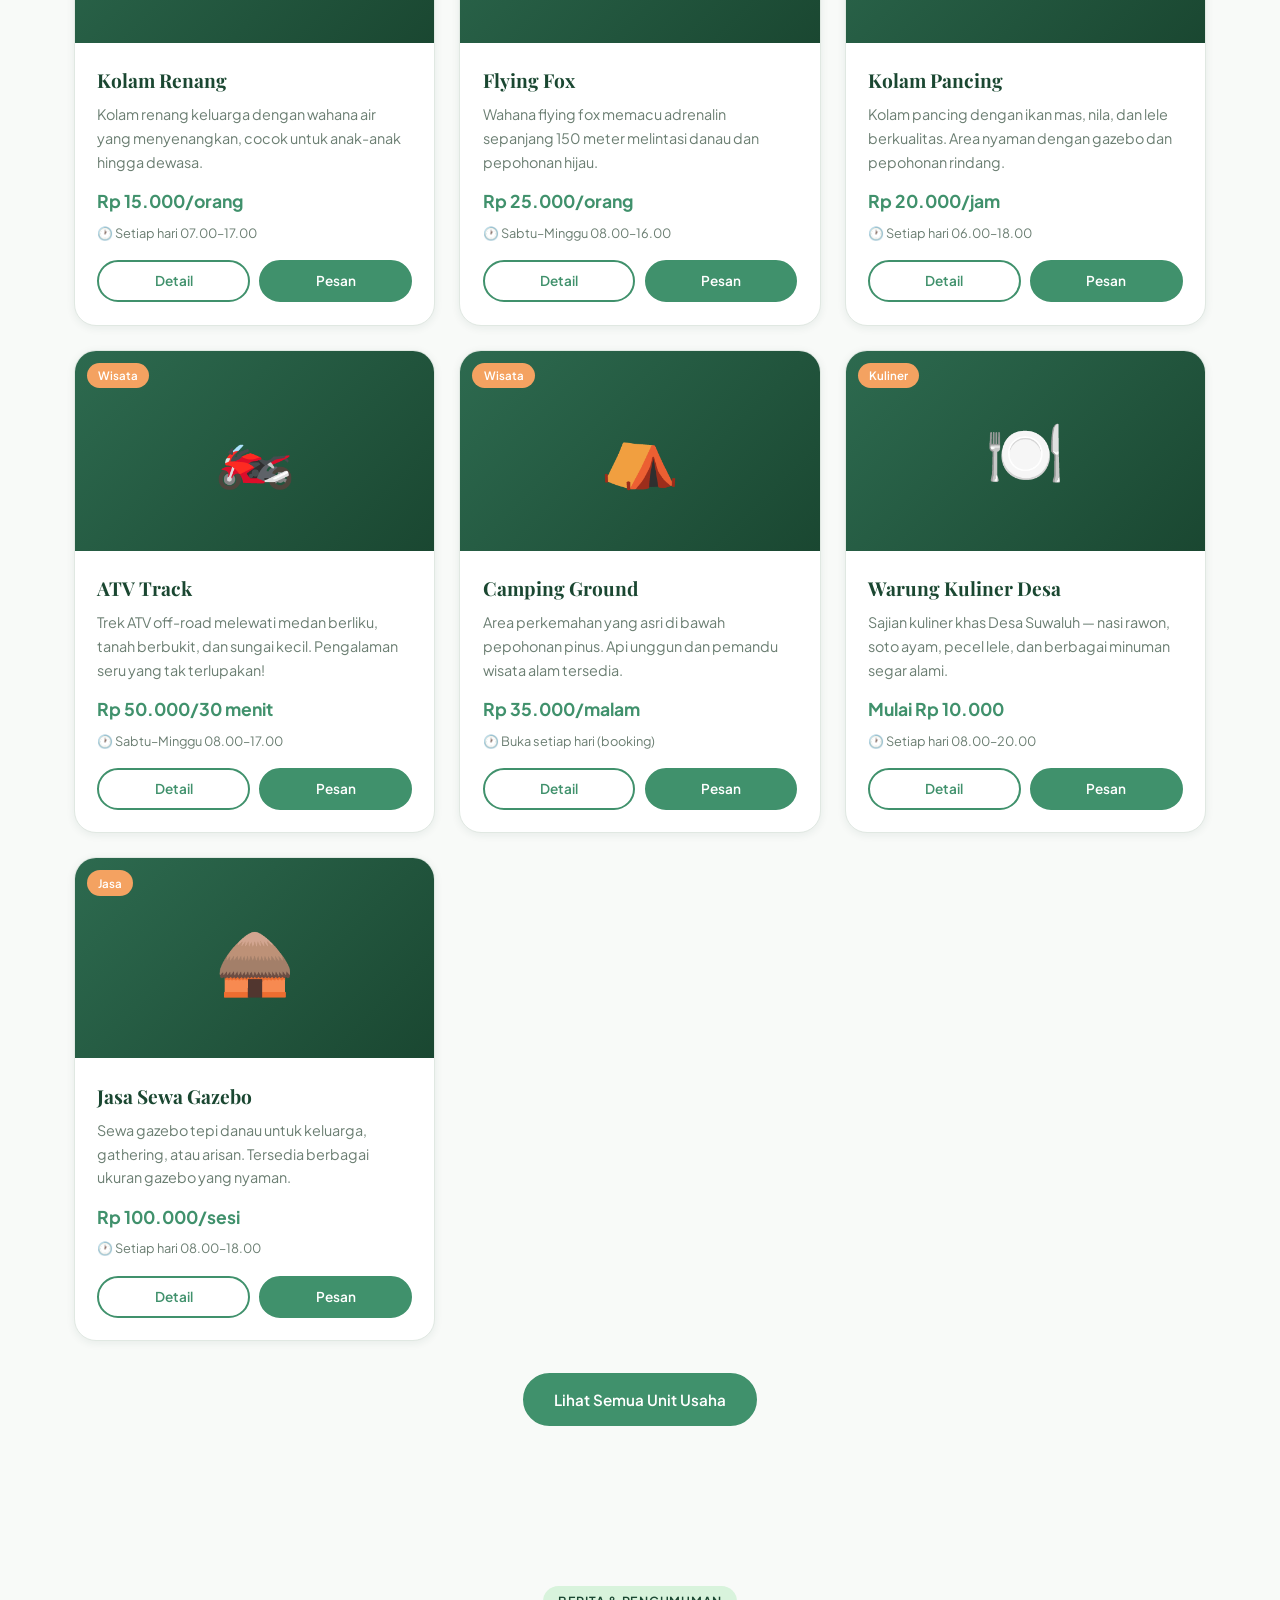
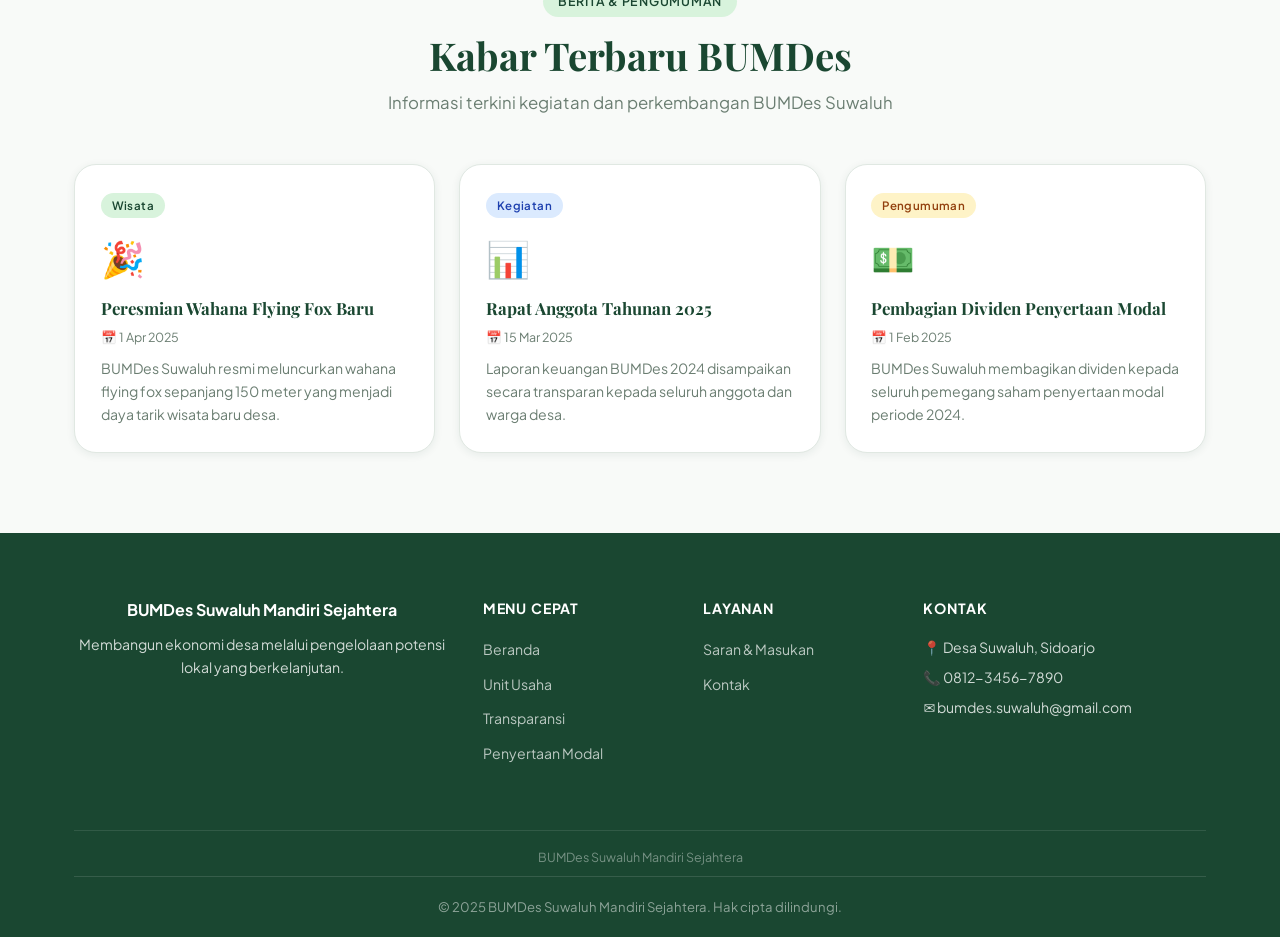
==== commit da96e46d: "Update index.html" ====
--- a/index.html
+++ b/index.html
@@ -6,10 +6,7 @@
   <title>BUMDes Suwaluh Mandiri Sejahtera</title>
   <link href="https://fonts.googleapis.com/css2?family=Playfair+Display:wght@600;700&family=Plus+Jakarta+Sans:wght@300;400;500;600&display=swap" rel="stylesheet" />
   <link rel="stylesheet" href="style.css" />
-  <style>
-    .hero-content { text-align: left !important; max-width: 760px; margin-left: 0; margin-right: auto; }
-    .hero-actions { justify-content: flex-start; }
-  </style>
+
 </head>
 <body>
   <nav class="navbar" id="navbar">
@@ -60,6 +57,7 @@
       </div>
     </div>
   </section>
+
 
   <!-- PROFIL -->
   <section id="profil-lengkap" class="tentang section-pad">
--- a/style.css
+++ b/style.css
@@ -589,3 +589,103 @@
 .admin-login-card button { width: 100%; padding: 0.7rem; background: var(--green-main); color: white; border: none; border-radius: 10px; cursor: pointer; }
 .admin-login-card button:hover { background: var(--green-dark); }
 .admin-login-error { color: var(--accent-dark); font-size: 0.8rem; margin-top: 0.5rem; display: none; }
+
+/* ============================
+   BERITA SECTION
+   ============================ */
+.berita-section { padding: 5rem 0; background: var(--gray-50); }
+.berita-grid {
+  display: grid;
+  grid-template-columns: repeat(auto-fill, minmax(300px, 1fr));
+  gap: 1.5rem;
+}
+.berita-card {
+  background: var(--white);
+  border-radius: var(--radius-lg);
+  padding: 1.6rem;
+  box-shadow: var(--shadow-sm);
+  border: 1px solid var(--gray-200);
+  transition: all var(--transition);
+  display: flex;
+  flex-direction: column;
+}
+.berita-card:hover {
+  transform: translateY(-4px);
+  box-shadow: var(--shadow-md);
+  border-color: var(--green-light);
+}
+.berita-badge-wrap { margin-bottom: .7rem; }
+.berita-badge {
+  display: inline-block;
+  padding: .2rem .7rem;
+  border-radius: 20px;
+  font-size: .72rem;
+  font-weight: 600;
+  text-transform: capitalize;
+  letter-spacing: .03em;
+}
+.berita-badge.wisata { background: var(--green-pale); color: var(--green-dark); }
+.berita-badge.kegiatan { background: #dbeafe; color: #1e40af; }
+.berita-badge.pengumuman { background: #fef3c7; color: #92400e; }
+.berita-icon { font-size: 2.2rem; margin-bottom: .6rem; }
+.berita-judul { font-family: var(--font-display); font-size: 1.05rem; color: var(--green-dark); margin-bottom: .4rem; line-height: 1.4; }
+.berita-tanggal { font-size: .78rem; color: var(--gray-500); margin-bottom: .6rem; }
+.berita-desc { font-size: .88rem; color: var(--gray-500); line-height: 1.65; flex: 1; }
+
+/* ============================
+   GOOGLE MAPS EMBED
+   ============================ */
+.map-embed-wrap {
+  width: 100%;
+  border-radius: var(--radius-md);
+  overflow: hidden;
+  border: 1px solid var(--gray-200);
+  box-shadow: var(--shadow-sm);
+}
+.map-embed-wrap iframe {
+  width: 100%;
+  height: 320px;
+  border: none;
+  display: block;
+}
+
+/* ============================
+   ANALISIS KEUANGAN CARDS
+   ============================ */
+.analisis-periode-grid {
+  display: grid;
+  grid-template-columns: repeat(auto-fill, minmax(280px, 1fr));
+  gap: 1.5rem;
+}
+
+/* ============================
+   FOOTER BOTTOM LOGO
+   ============================ */
+.footer-bottom-logo {
+  display: flex;
+  justify-content: center;
+  align-items: center;
+  gap: 1rem;
+  padding: 1rem 0 .5rem;
+  border-top: 1px solid rgba(255,255,255,.1);
+  margin-top: .5rem;
+}
+.footer-bottom-logo img {
+  height: 36px;
+  width: auto;
+  opacity: .6;
+  filter: brightness(0) invert(1);
+}
+.footer-bottom-logo span {
+  font-size: .78rem;
+  color: rgba(255,255,255,.4);
+}
+
+/* ============================
+   ADMIN: USAHA FORM extra fields
+   ============================ */
+.admin-form-group label small {
+  color: var(--gray-500);
+  font-weight: 400;
+  margin-left: .3rem;
+}
